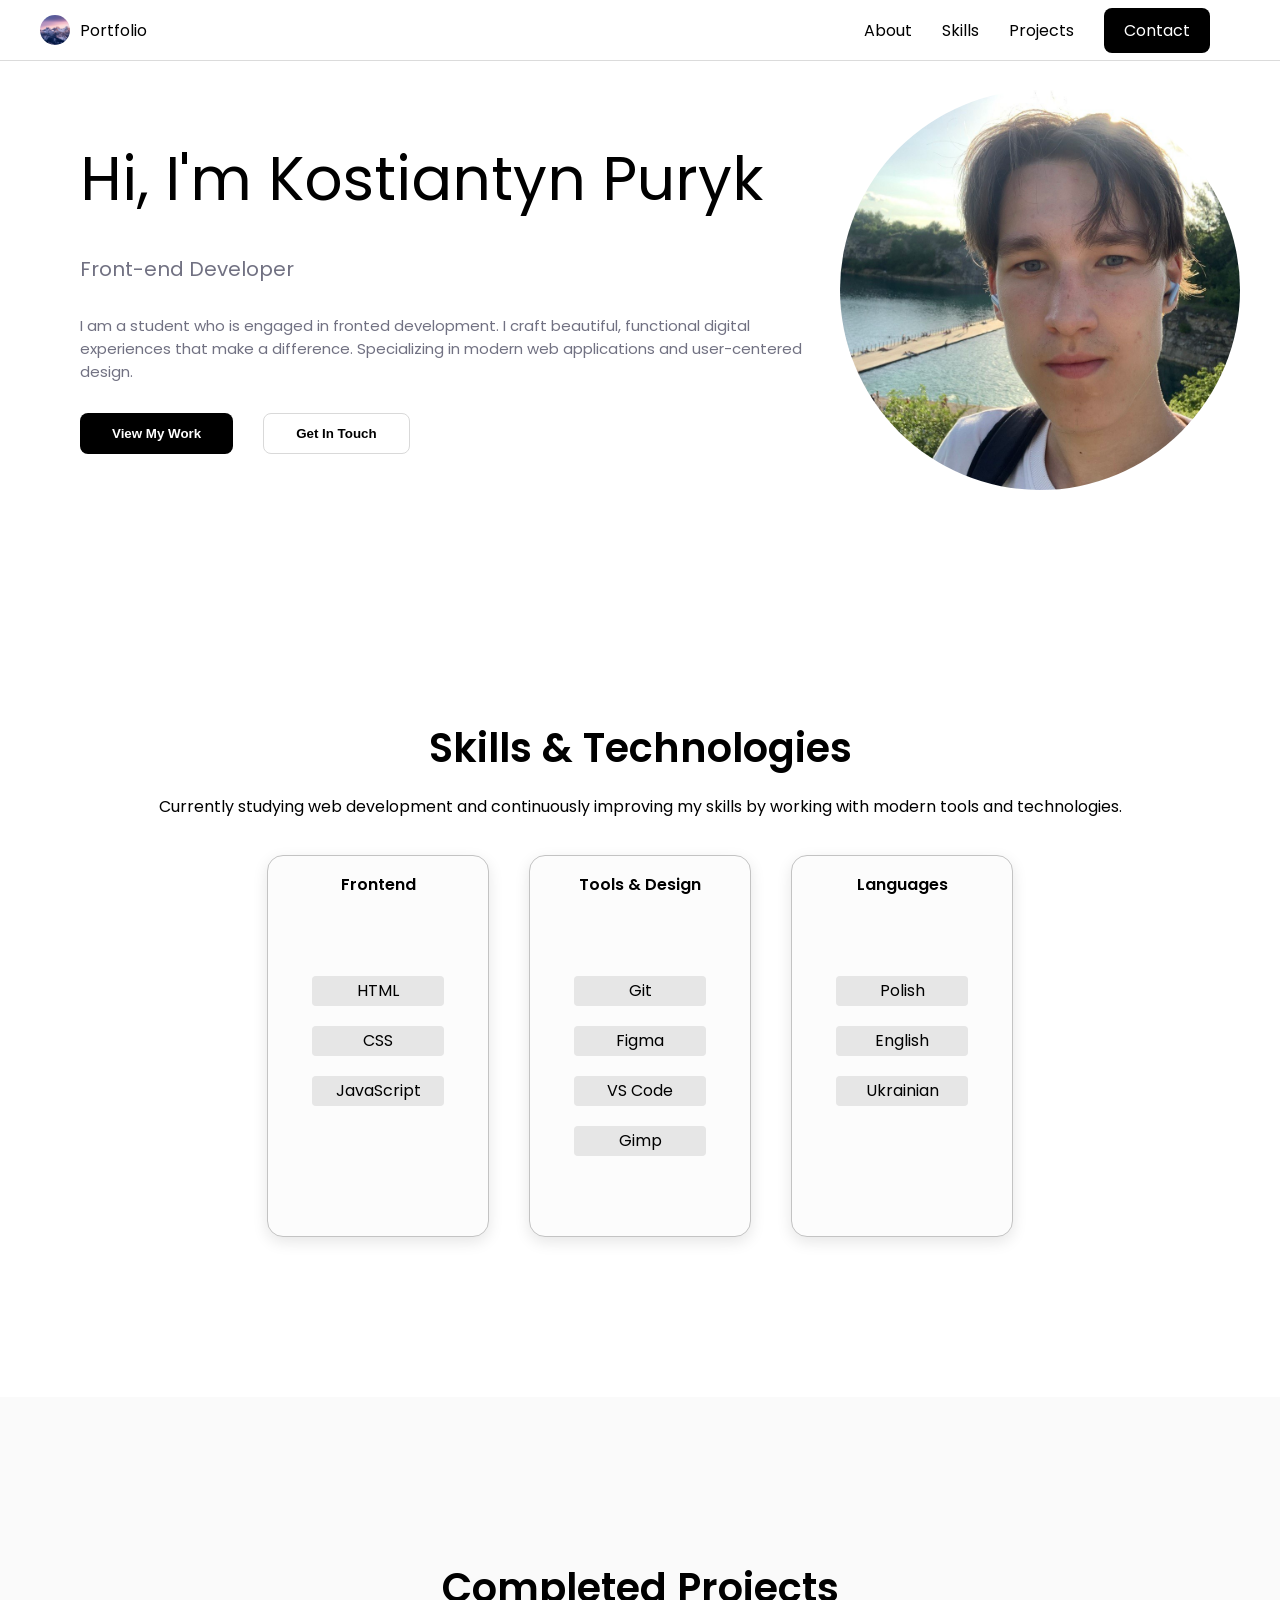
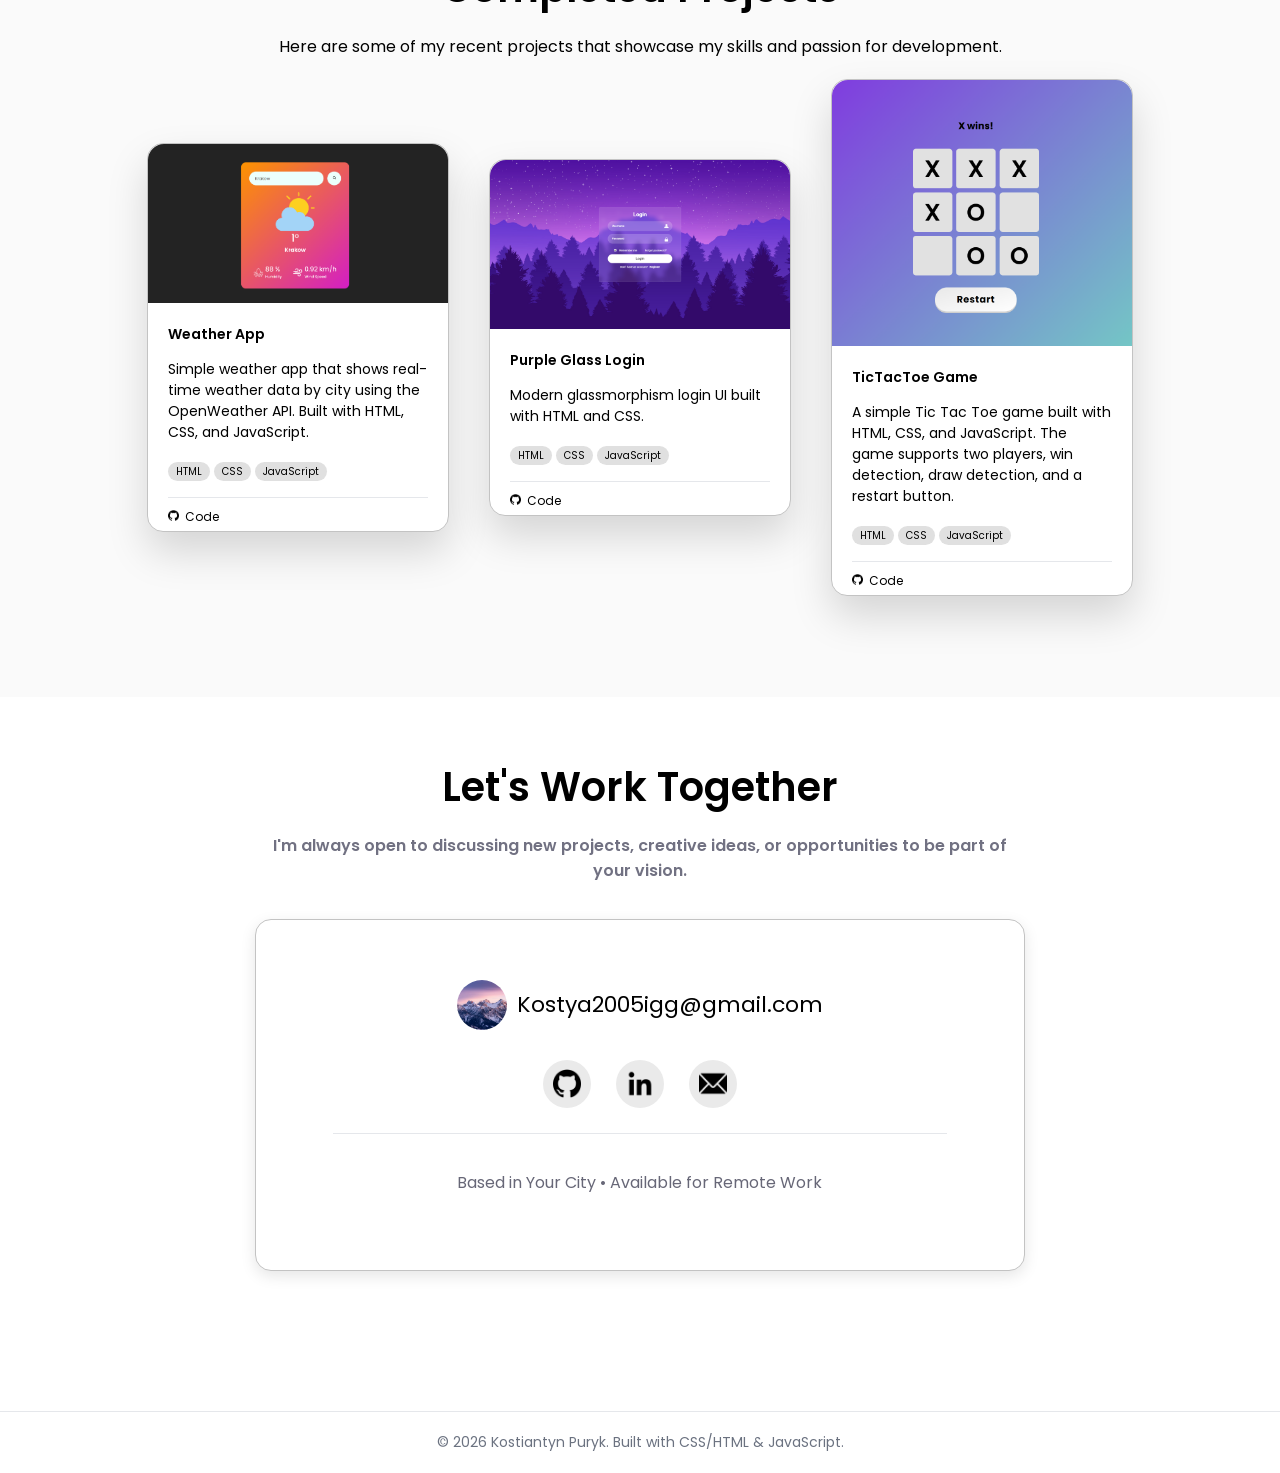
==== index.html @ 305630a6 "Update portfolio content" ====
<!DOCTYPE html>
<html lang="en">
<head>
    <meta charset="UTF-8">
    <meta name="viewport" content="width=device-width, initial-scale=1.0">
    <title>Kostiantyn Puryk Website</title>

    <link href="https://fonts.googleapis.com/css2?family=Poppins:wght@400;600&display=swap" rel="stylesheet">

    <link rel="stylesheet" href="/MyWebsite/css/header.css">
    <link rel="stylesheet" href="/MyWebsite/css/general.css">
    <link rel="stylesheet" href="/MyWebsite/css/hero.css">
    <link rel="stylesheet" href="/MyWebsite/css/footer.css">
    <link rel="stylesheet" href="/MyWebsite/css/skills.css">
    <link rel="stylesheet" href="/MyWebsite/css/projects.css">
    
</head>

<body>

<header>
    <div class="header-container">

        <div class="header-logo">
            <img class="header-logo-image" src="/MyWebsite/images/test.png">
            Portfolio
        </div>

        <nav class="header-navigation">
            
            <a class="about-nav" href="#about">About</a>
            <a class="skills-nav" href="#skills">Skills</a>
            <a class="projects-nav" href="#projects">Projects</a>
            <a class="contact-nav" href="#contact">Contact</a>
            <!--  <button id="theme-toggle">button</button> */ -->
        </nav>

    </div>
</header>


<section id="about" class="hero-section">

    <div class="hero-container">

        <div class="hero-left">

            <div class="hero-content">

                <div class="hero-title">Hi, I'm Kostiantyn Puryk</div>
                <div class="hero-subtitle">Front-end Developer</div>
                <div class="hero-description">
                    I am a student who is engaged in fronted development. I craft beautiful, functional digital experiences that make a difference. Specializing in modern web applications and user-centered design.
                </div>

                <div class="hero-buttons">
                    <button id="view-work-btn" class="primary-button">View My Work</button>
                    <button id="secondary-button" class="secondary-button">Get In Touch</button>
                </div>

            </div>
        </div>

        <div class="hero-right">
            <img class="hero-image" src="/MyWebsite/images/myphoto.jpg">
        </div>

    </div>

</section>



<section id="skills" class="skills-section">

    <h2>Skills & Technologies</h2>

    <p>Currently studying web development and continuously improving my skills by working with modern tools and technologies.</p>

    <div class="skills-container">

        <div class="skill-card">
            <div class="skill-card-content">
                <h3 class="skill-category">Frontend</h3>
                <div class="skill-list">HTML</div>
                <div class="skill-list">CSS</div>
                <div class="skill-list">JavaScript</div>
            </div>
        </div>

         <div class="skill-card">
            <div class="skill-card-content">
                <h3 class="skill-category">Tools & Design</h3>
                <div class="skill-list">Git</div>
                <div class="skill-list">Figma</div>
                <div class="skill-list">VS Code</div>
                <div class="skill-list">Gimp</div>
            </div>
        </div>

         <div class="skill-card">
            <div class="skill-card-content">
                <h3 class="skill-category">Languages</h3>
                <div class="skill-list">Polish</div>
                <div class="skill-list">English</div>
                <div class="skill-list">Ukrainian</div>
                
            </div>
        </div>

        
        
        
        

    </div>

</section>

<section id="projects" class="projects-section">

    <div class="projects-container">

        <div class="projects-header">
            <h2 class="projects-title">Completed Projects</h2>
            <p class="projects-subtitle">
                Here are some of my recent projects that showcase my skills and passion for development.
            </p>
        </div>

        <div class="projects-grid">

            <div class="project-card">

                <img class="project-card-img" src="/MyWebsite/images/weatherapp.png">

                <div class="project-card-content"> 

                    <h3 class="project-card-title">Weather App</h3>

                    <p class="project-card-description">
                        Simple weather app that shows real-time weather data by city using the OpenWeather API. Built with HTML, CSS, and JavaScript.
                    </p>

                    <div class="project-card-tech">
                        <span class="project-tech-item">HTML</span>
                        <span class="project-tech-item">CSS</span>
                        <span class="project-tech-item">JavaScript</span>
                    </div>

                    <div class="project-card-links">
                        
                        <a target="_blank" class="project-link-code" href="https://github.com/KPuryk"><img  class="project-link-code-img" src="/MyWebsite/images/github.png" >Code</a>
                        
                       <!-- <a class="project-link-demo" href=""><img  class="project-link-demo-img" src="/MyWebsite/images/external-link.png" >Live Demo</a> -->
                    </div>

                </div>

            </div>
            
                        <div class="project-card">

                <img class="project-card-img" src="/MyWebsite/images/PurpleGlassLogin.png">

                <div class="project-card-content"> 

                    <h3 class="project-card-title">Purple Glass Login</h3>

                    <p class="project-card-description">
                       Modern glassmorphism login UI built with HTML and CSS.
                    </p>

                    <div class="project-card-tech">
                        <span class="project-tech-item">HTML</span>
                        <span class="project-tech-item">CSS</span>
                        <span class="project-tech-item">JavaScript</span>
                    </div>

                    <div class="project-card-links">
                        
                        <a target="_blank" class="project-link-code" href="https://github.com/KPuryk"><img  class="project-link-code-img" src="/MyWebsite/images/github.png" >Code</a>
                        
                        <!-- <a class="project-link-demo" href=""><img  class="project-link-demo-img" src="/MyWebsite/images/external-link.png" >Live Demo</a> -->
                    </div>

                </div>

            </div>

                        <div class="project-card">

                <img class="project-card-img" src="/MyWebsite/images/TicTacToeScreen2.png">

                <div class="project-card-content"> 

                    <h3 class="project-card-title">TicTacToe Game</h3>

                    <p class="project-card-description">
                       A simple Tic Tac Toe game built with HTML, CSS, and JavaScript. The game supports two players, win detection, draw detection, and a restart button.
                    </p>

                    <div class="project-card-tech">
                        <span class="project-tech-item">HTML</span>
                        <span class="project-tech-item">CSS</span>
                        <span class="project-tech-item">JavaScript</span>
                    </div>

                    <div class="project-card-links">
                        
                        <a target="_blank" class="project-link-code" href="https://github.com/KPuryk"><img  class="project-link-code-img" src="/MyWebsite/images/github.png" >Code</a>
                        
                        <!-- <a class="project-link-demo" href=""><img  class="project-link-demo-img" src="/MyWebsite/images/external-link.png" >Live Demo</a> -->
                    </div>

                </div>

            </div>

        </div>

    </div>

</section>



<footer>

    <h2>Let's Work Together</h2>
    <h3>I'm always open to discussing new projects, creative ideas, or opportunities to be part of your vision.</h3>

    <div id="contact" class="footer-container">

        <div class="footer-email">
            <img class="footer-email-icon" src="/MyWebsite/images/test.png">
            <p class="footer-email-text">Kostya2005igg@gmail.com</p>
        </div>

        <div class="footer-social-buttons">
            <a class="social-button-github" target="_blank" href="https://github.com/KPuryk"> <img class="image-social-button-github" src="/MyWebsite/images/github.png">   </a>
            <a class="social-button-linkedin" target="_blank" href="https://www.linkedin.com/in/kostiantyn-puryk-899301347/?trk=opento_sprofile_topcard"><img class="image-social-button-linkedin" src="/MyWebsite/images/linkedin.png" ></a>
            <a class="social-button-email" target="_blank" href="mailto:Kostya2005igg@gmail.com"><img class="image-social-button-email" src="/MyWebsite/images/email.png" ></a>
        </div>

        <div class="footer-bottom">
            <p class="footer-info">Based in Your City • Available for Remote Work</p>
        </div>

    </div>


    <div class="autours">
        © 2026 Kostiantyn Puryk. Built with CSS/HTML & JavaScript.

    </div>

</footer>

<script src="index.js"></script>

</body>
</html>
---- MyWebsite/css/header.css ----
header {
    position: fixed;
    top: 0;
    left: 0;
    width: 100%;

    background: rgba(255, 255, 255, 0.85);
    border-bottom: 1px solid #dbdbdb;

    z-index: 100;

    
}

.header-container {
    max-width: 1600px;  
    margin: 0 auto;      
    padding: 0 40px;     

    height: 60px;

    display: flex;
    justify-content: space-between;
    align-items: center;
    
}

.header-navigation{
    padding-right: 30px;
    display: flex;
    align-items: center;
    gap: 30px;
    
}

.header-logo{
    display: flex;
    align-items: center;
    gap: 10px;

    
}

.header-logo-image{
    height: 30px;
    width: 30px;
    
    border-radius: 50%;   
    object-fit: cover;  
}

.contact-nav{

    color: white;
    border-radius: 8px;
    border: none;
    background-color: black;
    padding: 10px 20px;
    cursor: pointer;

    transition: all 0.25s ease;

    

   

}
.contact-nav:hover {
    transform: translateY(-3px);
    box-shadow: 0 10px 20px rgba(0,0,0,0.25);
}

.contact-nav:active {
    transform: translateY(0);
    box-shadow: 0 4px 8px rgba(0,0,0,0.2);
}

.header-navigation a {
    text-decoration: none;
    color: black;
}

.contact-nav {
    color: white !important;
}
---- MyWebsite/css/general.css ----
body{
    margin: 0;
    background: rgb(255, 255, 255);

    font-family: 'Poppins', sans-serif;
    font-weight: 400;
}




h1, h2, h3 {
    font-weight: 600;
}
html{
    scroll-behavior: smooth;
}


:root {
    --bg-color: #ffffff;
    --text-color: #111111;
    --card-bg: #ffffff;
    --border-color: #e5e7eb;
}

.dark-mode {
    --bg-color: #000000;
    --text-color: #f1f5f9;
    --card-bg: #1e293b;
    --border-color: #334155;
}
---- MyWebsite/css/hero.css ----
.hero-section{
    margin-top: 30px;
    padding-top: 60px;
}

.hero-container{
    display: flex;
    justify-content: center;
    align-items: center;
    background-color: var(--bg-color); /* */
    margin-left: 40px;
    margin-right: 40px;
    gap: 20px;
}

.hero-left{
    margin-left: 40px;
}

.hero-content{
    display: grid;
}

.hero-image{
    height: 400px;
    width: 400px;

    border-radius: 50%;   
    object-fit: cover;  
}

.hero-title{
    font-size: 60px;
    margin-bottom: 30px;
}

.hero-subtitle{
    color: #717182;
    font-size: 20px;
    margin-bottom: 30px;
}

.hero-description{
    color: #717182;
    font-size: 15px;
    margin-bottom: 30px;
}

.hero-buttons{
    display: flex;
    gap: 30px;
}

.primary-button {
    font-weight: 700;
    color: white;
    border-radius: 8px;
    border: none;
    background-color: black;
    padding: 12px 32px;
    cursor: pointer;

    transition: all 0.25s ease;
}

.primary-button:hover {
    transform: translateY(-3px);
    box-shadow: 0 10px 20px rgba(0,0,0,0.25);
}

.primary-button:active {
    transform: translateY(0);
    box-shadow: 0 4px 8px rgba(0,0,0,0.2);
}

.secondary-button {
    font-weight: 700;
    color: black;
    border-radius: 8px;
    border: 1px solid #d9d9d9;
    background-color: white;
    padding: 12px 32px;
    cursor: pointer;

    transition: all 0.25s ease;
}

.secondary-button:hover {
    transform: translateY(-3px);
    background-color: #f5f5f5;
    box-shadow: 0 8px 18px rgba(0,0,0,0.08);
}


.secondary-button:active {
    transform: translateY(0);
    box-shadow: 0 3px 6px rgba(0,0,0,0.08);
}
---- MyWebsite/css/footer.css ----
footer{
    display: flex;
    flex-direction: column;
    align-items: center;     
    justify-content: center; 
    text-align: center;
    background-color:rgb(255, 255, 255);

    
}

.footer-email-icon{
    height: 50px;
    width: 50px;

    border-radius: 50%;   
    object-fit: cover;  
}

.footer-email{
    display: flex;
    align-items: center;  
    justify-content: center; 
    gap: 10px;
    margin-bottom: 30px;
}

.footer-email-text{
    margin: 0;
    line-height: 1;     
    font-size: 22px;    
}

h2{
    margin: 0;
    padding-top: 60px;
    color:black;
    font-size: 40px;
}

h3{
    font-size: 16px;
    color: #717182;
    width: 60%;   
    padding-bottom: 20px;  
}

.footer-container{
    display: flex;
    flex-direction: column;
    align-items: center;  
    justify-content: center; 
    border-radius: 16px;
    border: 1px solid rgb(195, 195, 195);
    box-shadow: 0 5px 15px rgba(0, 0, 0, 0.1);
    background-color: rgb(255, 255, 255);
    width: 60%;
    height: 350px;
    margin-bottom: 100px;
}

.social-button-github,
.social-button-linkedin,
.social-button-email{
    background-color: rgb(234, 234, 234);
    height: 48px;
    width: 48px;
    border: none;
    border-radius: 128px;

    display: flex;              
    align-items: center;        
    justify-content: center;


}

.image-social-button-github,
.image-social-button-linkedin,
.image-social-button-email{
    


    width: 60%;
    
}

.footer-social-buttons{
    display: flex;
    gap: 25px;
}

.footer-bottom{
    width: 80%;
    border-top: 1px solid #e5e7eb;  
    margin-top: 25px;
    padding-top: 20px;             
}

.footer-info{
    font-size: 16px;
    color: #676777;
}

.autours{
    margin-top: 40px;
    padding: 20px 0;

    width: 100%;
    text-align: center;

    border-top: 1px solid #e5e7eb;   
    color: #6b7280;                
    font-size: 14px;

    
}
---- MyWebsite/css/skills.css ----
.skills-section{
    display: flex;
    justify-content: center;
    align-items: center;
    background-color:rgb(255, 255, 255);
    flex-direction: column;
    min-height: 100vh;
}

.skill-card{
    
    border-radius: 16px;
    border: 1px solid rgb(195, 195, 195);
    box-shadow: 0 5px 15px rgba(0, 0, 0, 0.1);
    background-color: rgb(252, 252, 252);

    min-height: 380px; 
    width: 220px;

    
}

.skills-container{
    display: flex;
    flex-direction: row;
    align-items: center;
    justify-content: center;

    gap: 40px;             
    flex-wrap: wrap;       
    
    margin-top: 20px;

    
}

.skill-category{

    min-height: 48px;
    color: black;
    font-size: 16px;

    
}

.skill-card-content{
  text-align: center;
  display: flex;
  flex-direction: column;
  align-items: center;  
  justify-content: flex-start;
  
  gap: 20px;
 
    
}

.skill-list{
    width: 60%;
    height: 30px;
    background-color:rgb(230, 230, 230);

    border-radius: 4px;

    display: flex;              
    align-items: center;        
    justify-content: center;  
}
---- MyWebsite/css/projects.css ----
.projects-section{
    display: flex;
    justify-content: center;
    align-items: center;
    background-color:rgb(250, 250, 250);
    flex-direction: column;
    min-height: 100vh;
    text-align: center;
}


.project-card{
    
    border-radius: 16px;
    border: 1px solid rgb(195, 195, 195);
    box-shadow: 0 20px 40px rgba(0, 0, 0, 0.15);
    background-color: rgb(255, 255, 255);

    min-height: 300px; 
    width: 300px;

    transition: transform 0.25s ease,
                box-shadow 0.25s ease,
                background-color 0.15s ease;

    
}

.project-card:hover {
    transform: translateY(-8px) scale(1.02);
    background-color: #f5f5f5;
    box-shadow: 0 8px 18px rgba(0,0,0,0.08);
}

.project-card-content{
    text-align: left;
}

.projects-grid{
    display: flex;
    flex-direction: row;
    align-items: center;
    justify-content: center;
    gap: 40px;      

    flex-wrap: wrap;       
    
    margin-top: 20px;

    
    
}

.project-card-img{
    width: 100%;
    height: 50%;
    
    border-top-left-radius: 16px;
    border-top-right-radius: 16px;
}


.project-card-title{
    padding: 0 20px;
    color: black;
    font-weight: 550;
    font-size: 14px;
}

.project-card-description{
    padding: 0 20px;
    font-size: 14px
}

.project-card-tech{

    padding: 0 20px;

}

.project-card-links{

    padding: 0 20px;
}

.project-tech-item{

    background-color: rgb(224, 224, 224);
    border-radius: 16px;
    padding: 2px 8px;

    font-size: 10px;

}

.project-card-links{

    display: flex;
    gap: 10px;
   


     border-top: 1px solid #e5e7eb;   
     padding: 0;
     padding-top: 10px;
     padding-bottom: 5px;
     

     margin-top: 15px;
     margin-right: 20px;
     margin-left: 20px;
}
.project-link-code, .project-link-demo{
    font-size: 12px;
    color: black;   
    text-decoration: none;
}


.project-link-code-img{
    height: 11px;
    width: 11px;
    margin-right: 6px;
}

.project-link-demo-img{
    height: 11px;
    width: 11px;
    margin-right: 6px;
}
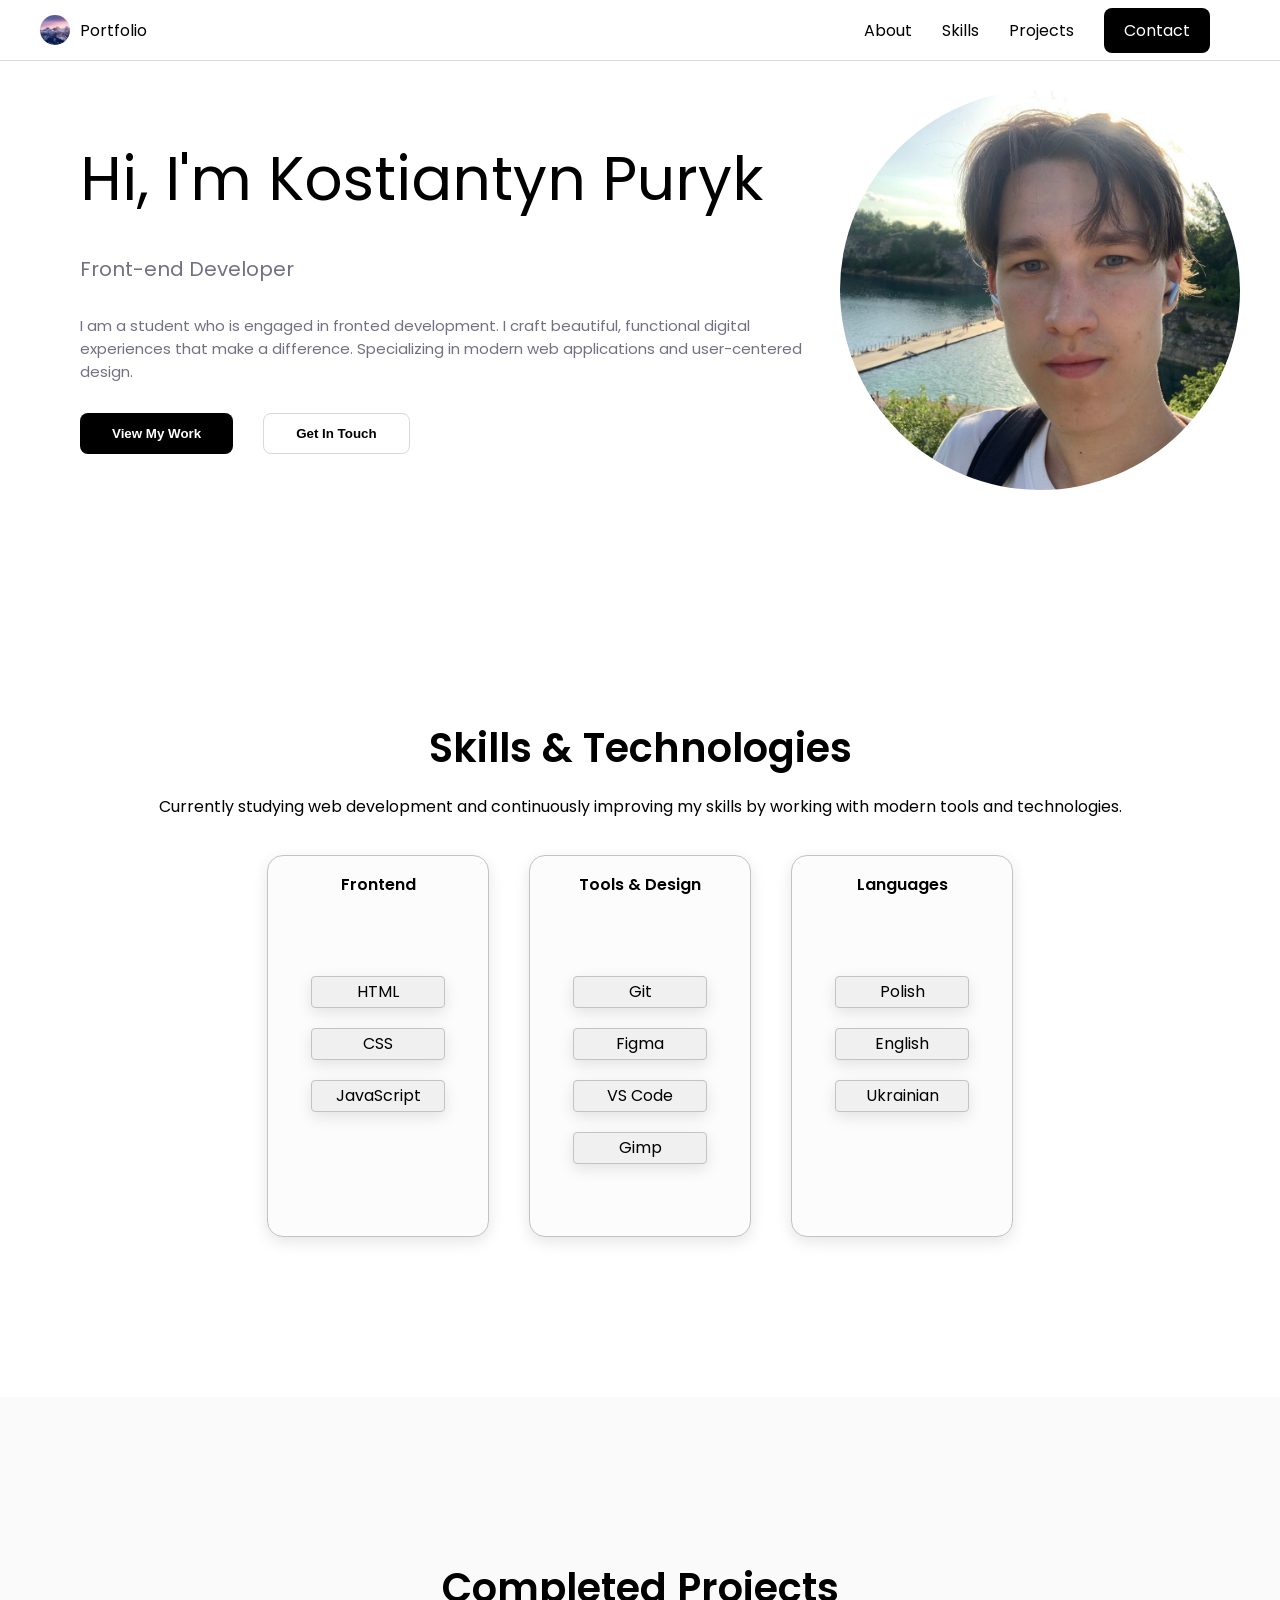
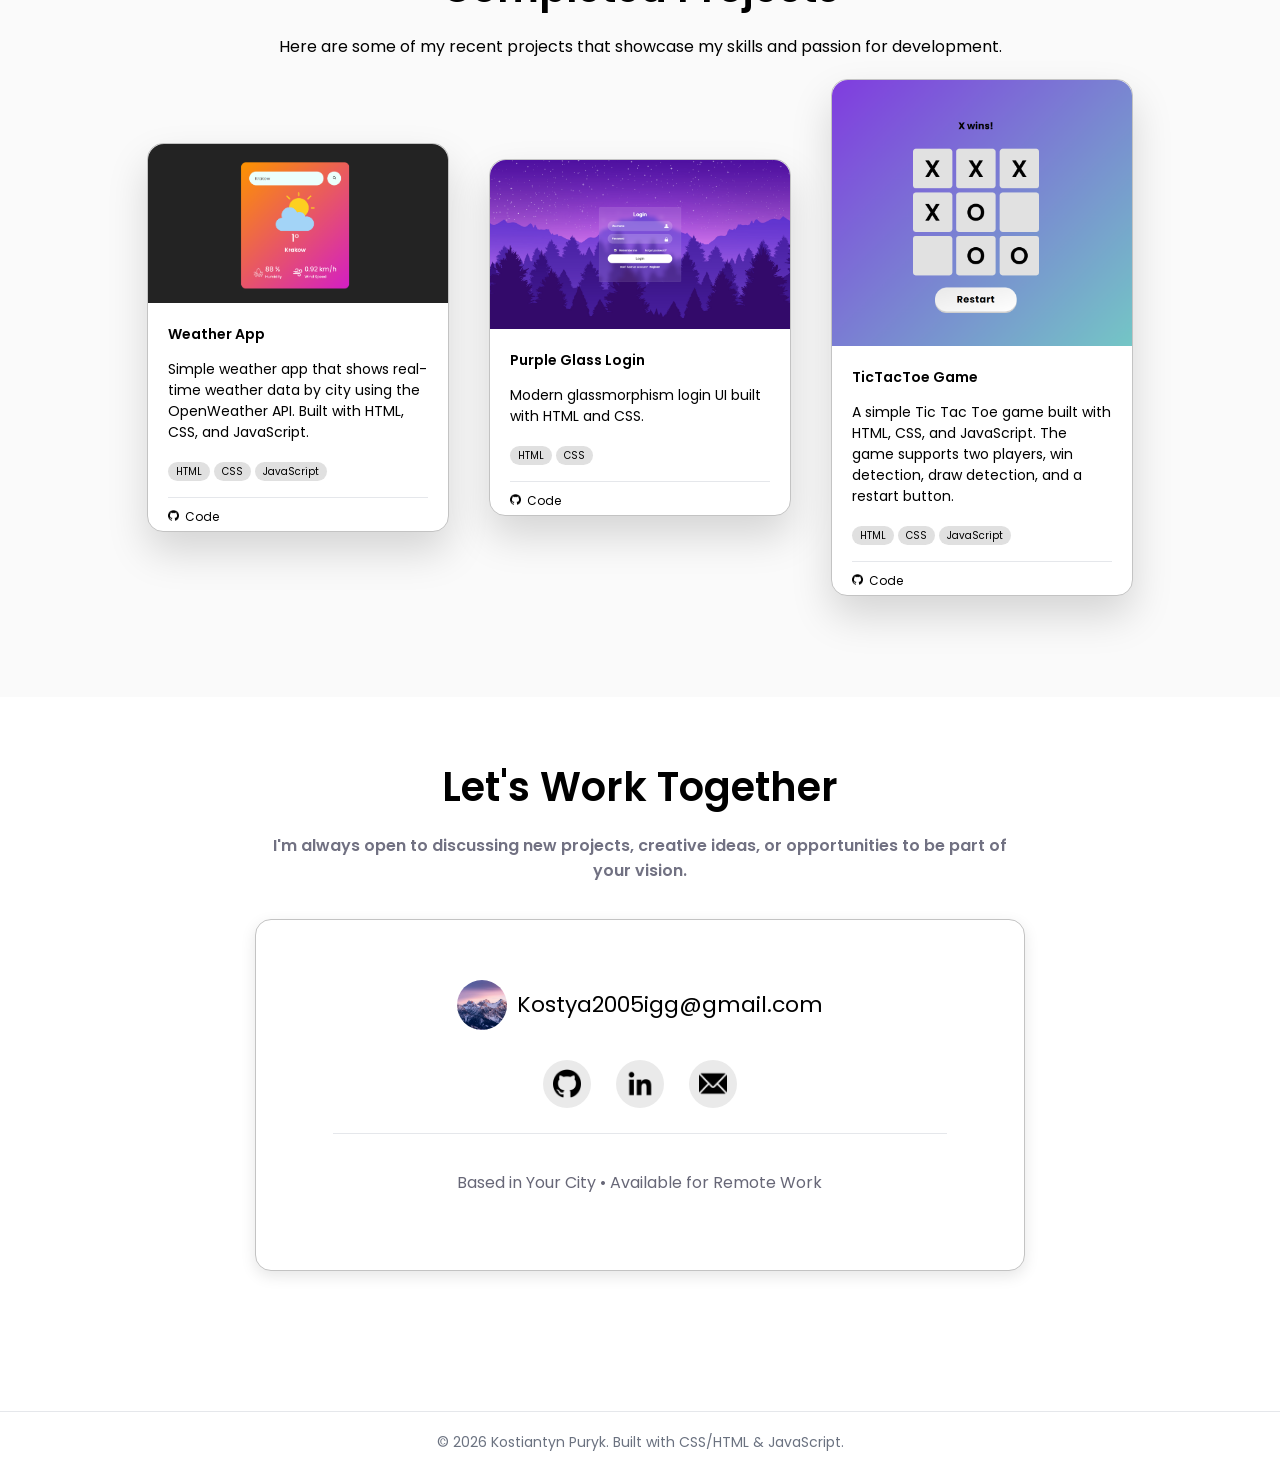
==== commit 1f32f5e0: "ds" ====
--- a/index.html
+++ b/index.html
@@ -7,12 +7,14 @@
 
     <link href="https://fonts.googleapis.com/css2?family=Poppins:wght@400;600&display=swap" rel="stylesheet">
 
-    <link rel="stylesheet" href="/MyWebsite/css/header.css">
-    <link rel="stylesheet" href="/MyWebsite/css/general.css">
-    <link rel="stylesheet" href="/MyWebsite/css/hero.css">
-    <link rel="stylesheet" href="/MyWebsite/css/footer.css">
-    <link rel="stylesheet" href="/MyWebsite/css/skills.css">
-    <link rel="stylesheet" href="/MyWebsite/css/projects.css">
+    <link rel="stylesheet" href="css/header.css">
+    <link rel="stylesheet" href="css/general.css">
+    <link rel="stylesheet" href="css/hero.css">
+    <link rel="stylesheet" href="css/footer.css">
+    <link rel="stylesheet" href="css/skills.css">
+    <link rel="stylesheet" href="css/projects.css">
+
+    <meta name="viewport" content="width=device-width, initial-scale=1.0">
     
 </head>
 
@@ -22,7 +24,7 @@
     <div class="header-container">
 
         <div class="header-logo">
-            <img class="header-logo-image" src="/MyWebsite/images/test.png">
+            <img class="header-logo-image" src="images/test.png">
             Portfolio
         </div>
 
@@ -62,7 +64,7 @@
         </div>
 
         <div class="hero-right">
-            <img class="hero-image" src="/MyWebsite/images/myphoto.jpg">
+            <img class="hero-image" src="images/myphoto.jpg">
         </div>
 
     </div>
@@ -111,7 +113,7 @@
         
         
         
-        
+      
 
     </div>
 
@@ -132,7 +134,7 @@
 
             <div class="project-card">
 
-                <img class="project-card-img" src="/MyWebsite/images/weatherapp.png">
+                <img class="project-card-img" src="images/weatherapp.png">
 
                 <div class="project-card-content"> 
 
@@ -150,7 +152,7 @@
 
                     <div class="project-card-links">
                         
-                        <a target="_blank" class="project-link-code" href="https://github.com/KPuryk"><img  class="project-link-code-img" src="/MyWebsite/images/github.png" >Code</a>
+                        <a target="_blank" class="project-link-code" href="https://github.com/KPuryk"><img  class="project-link-code-img" src="images/github.png" >Code</a>
                         
                        <!-- <a class="project-link-demo" href=""><img  class="project-link-demo-img" src="/MyWebsite/images/external-link.png" >Live Demo</a> -->
                     </div>
@@ -161,7 +163,7 @@
             
                         <div class="project-card">
 
-                <img class="project-card-img" src="/MyWebsite/images/PurpleGlassLogin.png">
+                <img class="project-card-img" src="images/PurpleGlassLogin.png">
 
                 <div class="project-card-content"> 
 
@@ -169,6 +171,35 @@
 
                     <p class="project-card-description">
                        Modern glassmorphism login UI built with HTML and CSS.
+                    </p>
+
+                    <div class="project-card-tech">
+                        <span class="project-tech-item">HTML</span>
+                        <span class="project-tech-item">CSS</span>
+                        <!-- <span class="project-tech-item">JavaScript</span>  -->
+                    </div>
+
+                    <div class="project-card-links">
+                        
+                        <a target="_blank" class="project-link-code" href="https://github.com/KPuryk"><img  class="project-link-code-img" src="images/github.png" >Code</a>
+                        
+                        <!-- <a class="project-link-demo" href=""><img  class="project-link-demo-img" src="/MyWebsite/images/external-link.png" >Live Demo</a> -->
+                    </div>
+
+                </div>
+
+            </div>
+
+                        <div class="project-card">
+
+                <img class="project-card-img" src="images/TicTacToeScreen2.png">
+
+                <div class="project-card-content"> 
+
+                    <h3 class="project-card-title">TicTacToe Game</h3>
+
+                    <p class="project-card-description">
+                       A simple Tic Tac Toe game built with HTML, CSS, and JavaScript. The game supports two players, win detection, draw detection, and a restart button.
                     </p>
 
                     <div class="project-card-tech">
@@ -179,36 +210,7 @@
 
                     <div class="project-card-links">
                         
-                        <a target="_blank" class="project-link-code" href="https://github.com/KPuryk"><img  class="project-link-code-img" src="/MyWebsite/images/github.png" >Code</a>
-                        
-                        <!-- <a class="project-link-demo" href=""><img  class="project-link-demo-img" src="/MyWebsite/images/external-link.png" >Live Demo</a> -->
-                    </div>
-
-                </div>
-
-            </div>
-
-                        <div class="project-card">
-
-                <img class="project-card-img" src="/MyWebsite/images/TicTacToeScreen2.png">
-
-                <div class="project-card-content"> 
-
-                    <h3 class="project-card-title">TicTacToe Game</h3>
-
-                    <p class="project-card-description">
-                       A simple Tic Tac Toe game built with HTML, CSS, and JavaScript. The game supports two players, win detection, draw detection, and a restart button.
-                    </p>
-
-                    <div class="project-card-tech">
-                        <span class="project-tech-item">HTML</span>
-                        <span class="project-tech-item">CSS</span>
-                        <span class="project-tech-item">JavaScript</span>
-                    </div>
-
-                    <div class="project-card-links">
-                        
-                        <a target="_blank" class="project-link-code" href="https://github.com/KPuryk"><img  class="project-link-code-img" src="/MyWebsite/images/github.png" >Code</a>
+                        <a target="_blank" class="project-link-code" href="https://github.com/KPuryk"><img  class="project-link-code-img" src="images/github.png" >Code</a>
                         
                         <!-- <a class="project-link-demo" href=""><img  class="project-link-demo-img" src="/MyWebsite/images/external-link.png" >Live Demo</a> -->
                     </div>
@@ -233,14 +235,14 @@
     <div id="contact" class="footer-container">
 
         <div class="footer-email">
-            <img class="footer-email-icon" src="/MyWebsite/images/test.png">
+            <img class="footer-email-icon" src="images/test.png">
             <p class="footer-email-text">Kostya2005igg@gmail.com</p>
         </div>
 
         <div class="footer-social-buttons">
-            <a class="social-button-github" target="_blank" href="https://github.com/KPuryk"> <img class="image-social-button-github" src="/MyWebsite/images/github.png">   </a>
-            <a class="social-button-linkedin" target="_blank" href="https://www.linkedin.com/in/kostiantyn-puryk-899301347/?trk=opento_sprofile_topcard"><img class="image-social-button-linkedin" src="/MyWebsite/images/linkedin.png" ></a>
-            <a class="social-button-email" target="_blank" href="mailto:Kostya2005igg@gmail.com"><img class="image-social-button-email" src="/MyWebsite/images/email.png" ></a>
+            <a class="social-button-github" target="_blank" href="https://github.com/KPuryk"> <img class="image-social-button-github" src="images/github.png">   </a>
+            <a class="social-button-linkedin" target="_blank" href="https://www.linkedin.com/in/kostiantyn-puryk-899301347/?trk=opento_sprofile_topcard"><img class="image-social-button-linkedin" src="images/linkedin.png" ></a>
+            <a class="social-button-email" target="_blank" href="mailto:Kostya2005igg@gmail.com"><img class="image-social-button-email" src="images/email.png" ></a>
         </div>
 
         <div class="footer-bottom">
--- a/css/header.css
+++ b/css/header.css
@@ -0,0 +1,164 @@
+header {
+    position: fixed;
+    top: 0;
+    left: 0;
+    width: 100%;
+
+    background: rgba(255, 255, 255, 0.85);
+    border-bottom: 1px solid #dbdbdb;
+
+    z-index: 100;
+
+    
+}
+
+.header-container {
+    max-width: 1200px;  
+    margin: 0 auto;      
+    padding: 0 40px;     
+
+    height: 60px;
+
+    display: flex;
+    justify-content: space-between;
+    align-items: center;
+    
+}
+
+.header-navigation{
+    padding-right: 30px;
+    display: flex;
+    align-items: center;
+    gap: 30px;
+    
+}
+
+.header-logo{
+    display: flex;
+    align-items: center;
+    gap: 10px;
+
+    
+}
+
+.header-logo-image{
+    height: 30px;
+    width: 30px;
+    
+    border-radius: 50%;   
+    object-fit: cover;  
+}
+
+.contact-nav{
+
+    color: white;
+    border-radius: 8px;
+    border: none;
+    background-color: black;
+    padding: 10px 20px;
+    cursor: pointer;
+
+    transition: all 0.25s ease;
+
+    
+
+   
+
+}
+.contact-nav:hover {
+    transform: translateY(-3px);
+    box-shadow: 0 10px 20px rgba(0,0,0,0.25);
+}
+
+.contact-nav:active {
+    transform: translateY(0);
+    box-shadow: 0 4px 8px rgba(0,0,0,0.2);
+}
+
+.header-navigation a {
+    text-decoration: none;
+    color: black;
+}
+
+.contact-nav {
+    color: white !important;
+}
+
+
+/* phone*/
+@media (max-width: 600px){
+
+.header-container{
+    padding: 0 15px;
+}
+
+.header-navigation{
+    gap: 10px;
+    padding-right: 0;
+}
+
+.header-navigation a{
+    font-size: 13px;
+}
+
+.contact-nav{
+    padding: 8px 14px;
+    font-size: 14px;
+}
+
+.header-logo-image{
+    height: 24px;
+    width: 24px;
+}
+
+}
+/*small phone */
+@media (max-width: 414px){
+
+.header-container{
+    padding: 0 15px;
+}
+
+.header-navigation{
+    gap: 10px;
+    padding-right: 0;
+}
+
+.header-navigation a{
+    font-size: 11px;
+}
+
+.contact-nav{
+    padding: 8px 14px;
+    font-size: 14px;
+}
+
+.header-logo-image{
+    height: 30px;
+    width: 30px;
+}
+
+}
+
+
+/* ipad */
+@media (max-width: 900px){
+
+.header-container{
+    padding: 0 20px;
+}
+
+.header-navigation{
+    gap: 20px;
+}
+
+}
+
+
+/* iPad Pro */
+@media (max-width: 1024px){
+
+
+
+}
+
--- a/css/general.css
+++ b/css/general.css
@@ -0,0 +1,34 @@
+body{
+    margin: 0;
+    background: rgb(255, 255, 255);
+
+    font-family: 'Poppins', sans-serif;
+    font-weight: 400;
+}
+
+
+
+
+h1, h2, h3 {
+    font-weight: 600;
+}
+html{
+    scroll-behavior: smooth;
+}
+
+
+/*:root {
+    --bg-color: #ffffff;
+    --text-color: #111111;
+    --card-bg: #ffffff;
+    --border-color: #e5e7eb;
+}
+
+.dark-mode {
+    --bg-color: #000000;
+    --text-color: #f1f5f9;
+    --card-bg: #1e293b;
+    --border-color: #334155;
+}
+
+*/
--- a/css/hero.css
+++ b/css/hero.css
@@ -0,0 +1,218 @@
+.hero-section{
+    margin-top: 30px;
+    padding-top: 60px;
+}
+
+.hero-container{
+    display: flex;
+    justify-content: center;
+    align-items: center;
+    background-color: var(--bg-color); /* */
+    margin-left: 40px;
+    margin-right: 40px;
+    gap: 20px;
+}
+
+.hero-left{
+    margin-left: 40px;
+}
+
+.hero-content{
+    display: grid;
+}
+
+.hero-image{
+    height: 400px;
+    width: 400px;
+
+    border-radius: 50%;   
+    object-fit: cover;  
+}
+
+.hero-title{
+    font-size: 60px;
+    margin-bottom: 30px;
+}
+
+.hero-subtitle{
+    color: #717182;
+    font-size: 20px;
+    margin-bottom: 30px;
+}
+
+.hero-description{
+    color: #717182;
+    font-size: 15px;
+    margin-bottom: 30px;
+}
+
+.hero-buttons{
+    display: flex;
+    gap: 30px;
+}
+
+.primary-button {
+    font-weight: 700;
+    color: white;
+    border-radius: 8px;
+    border: none;
+    background-color: black;
+    padding: 12px 32px;
+    cursor: pointer;
+
+    transition: all 0.25s ease;
+}
+
+.primary-button:hover {
+    transform: translateY(-3px);
+    box-shadow: 0 10px 20px rgba(0,0,0,0.25);
+}
+
+.primary-button:active {
+    transform: translateY(0);
+    box-shadow: 0 4px 8px rgba(0,0,0,0.2);
+}
+
+.secondary-button {
+    font-weight: 700;
+    color: black;
+    border-radius: 8px;
+    border: 1px solid #d9d9d9;
+    background-color: white;
+    padding: 12px 32px;
+    cursor: pointer;
+
+    transition: all 0.25s ease;
+}
+
+.secondary-button:hover {
+    transform: translateY(-3px);
+    background-color: #f5f5f5;
+    box-shadow: 0 8px 18px rgba(0,0,0,0.08);
+}
+
+
+.secondary-button:active {
+    transform: translateY(0);
+    box-shadow: 0 3px 6px rgba(0,0,0,0.08);
+}
+
+
+/* phone */
+@media (max-width: 600px){
+
+    .hero-container{
+        margin-left: 20px;
+        margin-right: 20px;
+    }
+
+    .hero-image{
+    width: 220px;
+    height: 220px;
+    }
+
+    .hero-title{
+    font-size: 32px;
+    }  
+
+    .hero-subtitle{
+    font-size: 16px;
+    }
+
+    .hero-description{
+    font-size: 14px;
+    }
+
+    .hero-buttons{
+    flex-direction: column;
+    justify-content: center;
+    align-items: center;
+    gap: 15px;
+    }
+    
+
+    .primary-button,
+    .secondary-button{
+    width: 50%;
+    
+    }
+
+    
+
+}
+
+/*small phone */
+@media (max-width: 414px){
+
+.primary-button,
+    .secondary-button{
+    width: 35%;
+    
+    
+    }
+
+}
+
+/* ipad */
+@media (max-width: 900px){
+
+.hero-container{
+    flex-direction: column;
+    text-align: center;
+}
+
+.hero-left{
+    margin-left: 0;
+}
+
+.hero-buttons{
+    justify-content: center;
+}
+
+.hero-image{
+    width: 300px;
+    height: 300px;
+}
+
+.hero-title{
+    font-size: 42px;
+
+    
+}
+
+
+}
+/* iPad Pro */
+@media (max-width: 1024px){
+
+    
+    
+
+    .hero-title{
+    font-size: 36px;
+    }  
+
+    .hero-subtitle{
+    font-size: 20px;
+    }
+
+    .hero-description{
+    font-size: 18px;
+    }
+
+    .hero-buttons{
+    flex-direction: row;
+    gap: 15px;
+    }
+    
+
+    .primary-button,
+    .secondary-button{
+    width: 35%;
+    
+    
+    }
+
+
+
+}
--- a/css/footer.css
+++ b/css/footer.css
@@ -0,0 +1,199 @@
+footer{
+    display: flex;
+    flex-direction: column;
+    align-items: center;     
+    justify-content: center; 
+    text-align: center;
+    background-color:rgb(255, 255, 255);
+
+    
+}
+
+.footer-email-icon{
+    height: 50px;
+    width: 50px;
+
+    border-radius: 50%;   
+    object-fit: cover;  
+}
+
+.footer-email{
+    display: flex;
+    align-items: center;  
+    justify-content: center; 
+    gap: 10px;
+    margin-bottom: 30px;
+}
+
+.footer-email-text{
+    margin: 0;
+    line-height: 1;     
+    font-size: 22px;    
+
+    word-break: break-all;
+}
+
+h2{
+    margin: 0;
+    padding-top: 60px;
+    color:black;
+    font-size: 40px;
+}
+
+h3{
+    font-size: 16px;
+    color: #717182;
+    width: 60%;   
+    padding-bottom: 20px;  
+}
+
+.footer-container{
+    display: flex;
+    flex-direction: column;
+    align-items: center;  
+    justify-content: center; 
+    border-radius: 16px;
+    border: 1px solid rgb(195, 195, 195);
+    box-shadow: 0 5px 15px rgba(0, 0, 0, 0.1);
+    background-color: rgb(255, 255, 255);
+    width: 60%;
+    height: 350px;
+    margin-bottom: 100px;
+}
+
+.social-button-github,
+.social-button-linkedin,
+.social-button-email{
+    background-color: rgb(234, 234, 234);
+    height: 48px;
+    width: 48px;
+    border: none;
+    border-radius: 128px;
+
+    display: flex;              
+    align-items: center;        
+    justify-content: center;
+
+
+}
+
+.image-social-button-github,
+.image-social-button-linkedin,
+.image-social-button-email{
+    
+
+
+    width: 60%;
+    
+}
+
+.footer-social-buttons{
+    display: flex;
+    gap: 25px;
+}
+
+.footer-bottom{
+    width: 80%;
+    border-top: 1px solid #e5e7eb;  
+    margin-top: 25px;
+    padding-top: 20px;             
+}
+
+.footer-info{
+    font-size: 16px;
+    color: #676777;
+}
+
+.autours{
+    margin-top: 40px;
+    padding: 20px 0;
+
+    width: 100%;
+    text-align: center;
+
+    border-top: 1px solid #e5e7eb;   
+    color: #6b7280;                
+    font-size: 14px;
+
+    
+}
+
+/* phone */
+@media (max-width: 600px){
+
+.footer-container{
+    width: 85%;
+    height: auto;
+    padding: 30px 20px;
+}
+
+.footer-email{
+    flex-direction: column;
+    gap: 15px;
+}
+
+.footer-email-text{
+    font-size: 18px;
+    text-align: center;
+}
+
+h2{
+    font-size: 32px;
+}
+
+h3{
+    width: 90%;
+    font-size: 15px;
+}
+
+.footer-social-buttons{
+    gap: 18px;
+}
+
+}
+
+
+/* small phone */
+@media (max-width: 414px){
+
+.footer-email-text{
+    font-size: 20px !important;
+}
+
+.social-button-github,
+.social-button-linkedin,
+.social-button-email{
+    height: 42px;
+    width: 42px;
+}
+
+}
+
+/* ipad */
+@media (max-width: 900px){
+
+.footer-container{
+    width: 75%;
+}
+
+h2{
+    font-size: 36px;
+}
+
+h3{
+    width: 75%;
+}
+
+.footer-email-text{
+    font-size: 20px;
+}
+
+}
+
+
+/* iPad Pro */
+@media (max-width: 1024px){
+
+
+
+}
--- a/css/skills.css
+++ b/css/skills.css
@@ -0,0 +1,131 @@
+.skills-section{
+    display: flex;
+    justify-content: center;
+    align-items: center;
+    background-color:rgb(255, 255, 255);
+    flex-direction: column;
+    min-height: 100vh;
+}
+
+.skill-card{
+    
+    border-radius: 16px;
+    border: 1px solid rgb(195, 195, 195);
+    box-shadow: 0 5px 15px rgba(0, 0, 0, 0.1);
+    background-color: rgb(252, 252, 252);
+
+    min-height: 380px; 
+    width: 220px;
+
+    
+}
+
+.skills-container{
+    display: flex;
+    flex-direction: row;
+    align-items: center;
+    justify-content: center;
+
+    gap: 40px;             
+    flex-wrap: wrap;       
+    
+    margin-top: 20px;
+
+    
+}
+
+.skill-category{
+
+    min-height: 48px;
+    color: black;
+    font-size: 16px;
+
+    
+}
+
+.skill-card-content{
+  text-align: center;
+  display: flex;
+  flex-direction: column;
+  align-items: center;  
+  justify-content: flex-start;
+  
+  gap: 20px;
+ 
+    
+}
+
+.skill-list{
+    width: 60%;
+    height: 30px;
+    background-color:rgb(240, 240, 240);
+
+    border-radius: 4px;
+
+    display: flex;              
+    align-items: center;        
+    justify-content: center;  
+
+    border: 1px solid rgb(195, 195, 195);
+    box-shadow: 0 5px 15px rgba(0, 0, 0, 0.1);
+}
+
+/* phone*/
+@media (max-width: 600px){
+
+    h2{
+        font-size: 32px;
+    }
+    p{
+        font-size: 16px;
+        text-align: center;
+    }
+    .skill-card{
+        min-height: 340px; 
+    }
+
+
+}
+
+
+/* small phone*/
+@media (max-width: 414px){
+        
+
+}
+
+/* ipad */
+@media (max-width: 900px){
+
+    h2{
+        font-size: 32px;
+    }
+    p{
+        font-size: 16px;
+        text-align: center;
+    }
+
+    .skills-section{
+    min-height: auto;
+    
+}
+
+}
+
+/* iPad Pro */
+@media (max-width: 1024px){
+
+h2{
+        font-size: 32px;
+    }
+    p{
+        font-size: 20px;
+        text-align: center;
+    }
+
+    .skills-section{
+    min-height: auto;
+
+}
+
+}
--- a/css/projects.css
+++ b/css/projects.css
@@ -0,0 +1,154 @@
+.projects-section{
+    display: flex;
+    justify-content: center;
+    align-items: center;
+    background-color:rgb(250, 250, 250);
+    flex-direction: column;
+    min-height: 100vh;
+    text-align: center;
+}
+
+
+.project-card{
+    
+    border-radius: 16px;
+    border: 1px solid rgb(195, 195, 195);
+    box-shadow: 0 20px 40px rgba(0, 0, 0, 0.15);
+    background-color: rgb(255, 255, 255);
+
+    min-height: 300px; 
+    width: 300px;
+
+    transition: transform 0.25s ease,
+                box-shadow 0.25s ease,
+                background-color 0.15s ease;
+
+    
+}
+
+.project-card:hover {
+    transform: translateY(-8px) scale(1.02);
+    background-color: #f5f5f5;
+    box-shadow: 0 8px 18px rgba(0,0,0,0.08);
+}
+
+.project-card-content{
+    text-align: left;
+}
+
+.projects-grid{
+    display: flex;
+    flex-direction: row;
+    align-items: center;
+    justify-content: center;
+    gap: 40px;      
+
+    flex-wrap: wrap;       
+    
+    margin-top: 20px;
+
+    
+    
+}
+
+.project-card-img{
+    width: 100%;
+    height: 50%;
+    
+    border-top-left-radius: 16px;
+    border-top-right-radius: 16px;
+}
+
+
+.project-card-title{
+    padding: 0 20px;
+    color: black;
+    font-weight: 550;
+    font-size: 14px;
+}
+
+.project-card-description{
+    padding: 0 20px;
+    font-size: 14px
+}
+
+.project-card-tech{
+
+    padding: 0 20px;
+
+}
+
+.project-card-links{
+
+    padding: 0 20px;
+}
+
+.project-tech-item{
+
+    background-color: rgb(224, 224, 224);
+    border-radius: 16px;
+    padding: 2px 8px;
+
+    font-size: 10px;
+
+}
+
+.project-card-links{
+
+    display: flex;
+    gap: 10px;
+   
+
+
+     border-top: 1px solid #e5e7eb;   
+     padding: 0;
+     padding-top: 10px;
+     padding-bottom: 5px;
+     
+
+     margin-top: 15px;
+     margin-right: 20px;
+     margin-left: 20px;
+}
+.project-link-code, .project-link-demo{
+    font-size: 12px;
+    color: black;   
+    text-decoration: none;
+}
+
+
+.project-link-code-img{
+    height: 11px;
+    width: 11px;
+    margin-right: 6px;
+}
+
+.project-link-demo-img{
+    height: 11px;
+    width: 11px;
+    margin-right: 6px;
+}
+
+/* phone*/
+@media (max-width: 600px){
+
+
+}
+
+/* small phone*/
+@media (max-width: 414px){
+        
+
+}
+
+/* ipad */
+@media (max-width: 900px){
+
+
+}
+
+/* iPad Pro */
+@media (max-width: 1024px){
+
+    
+}
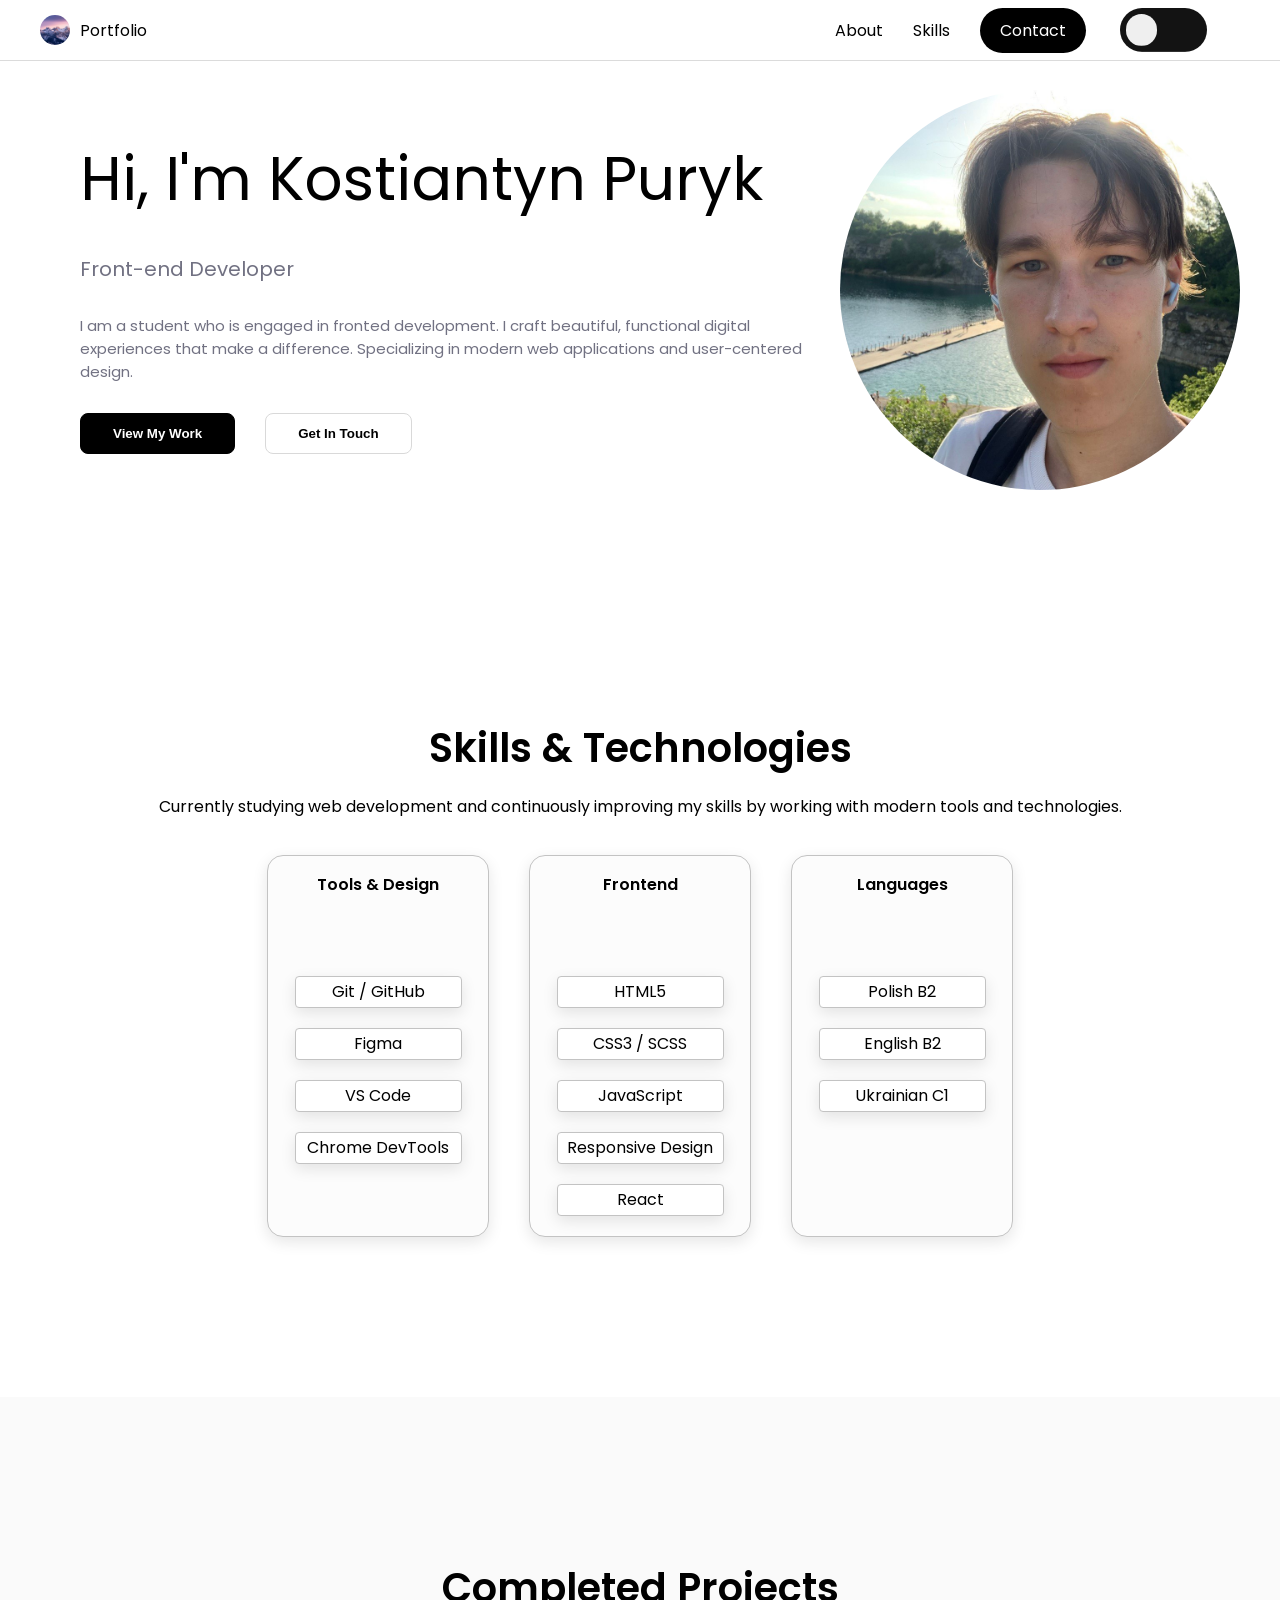
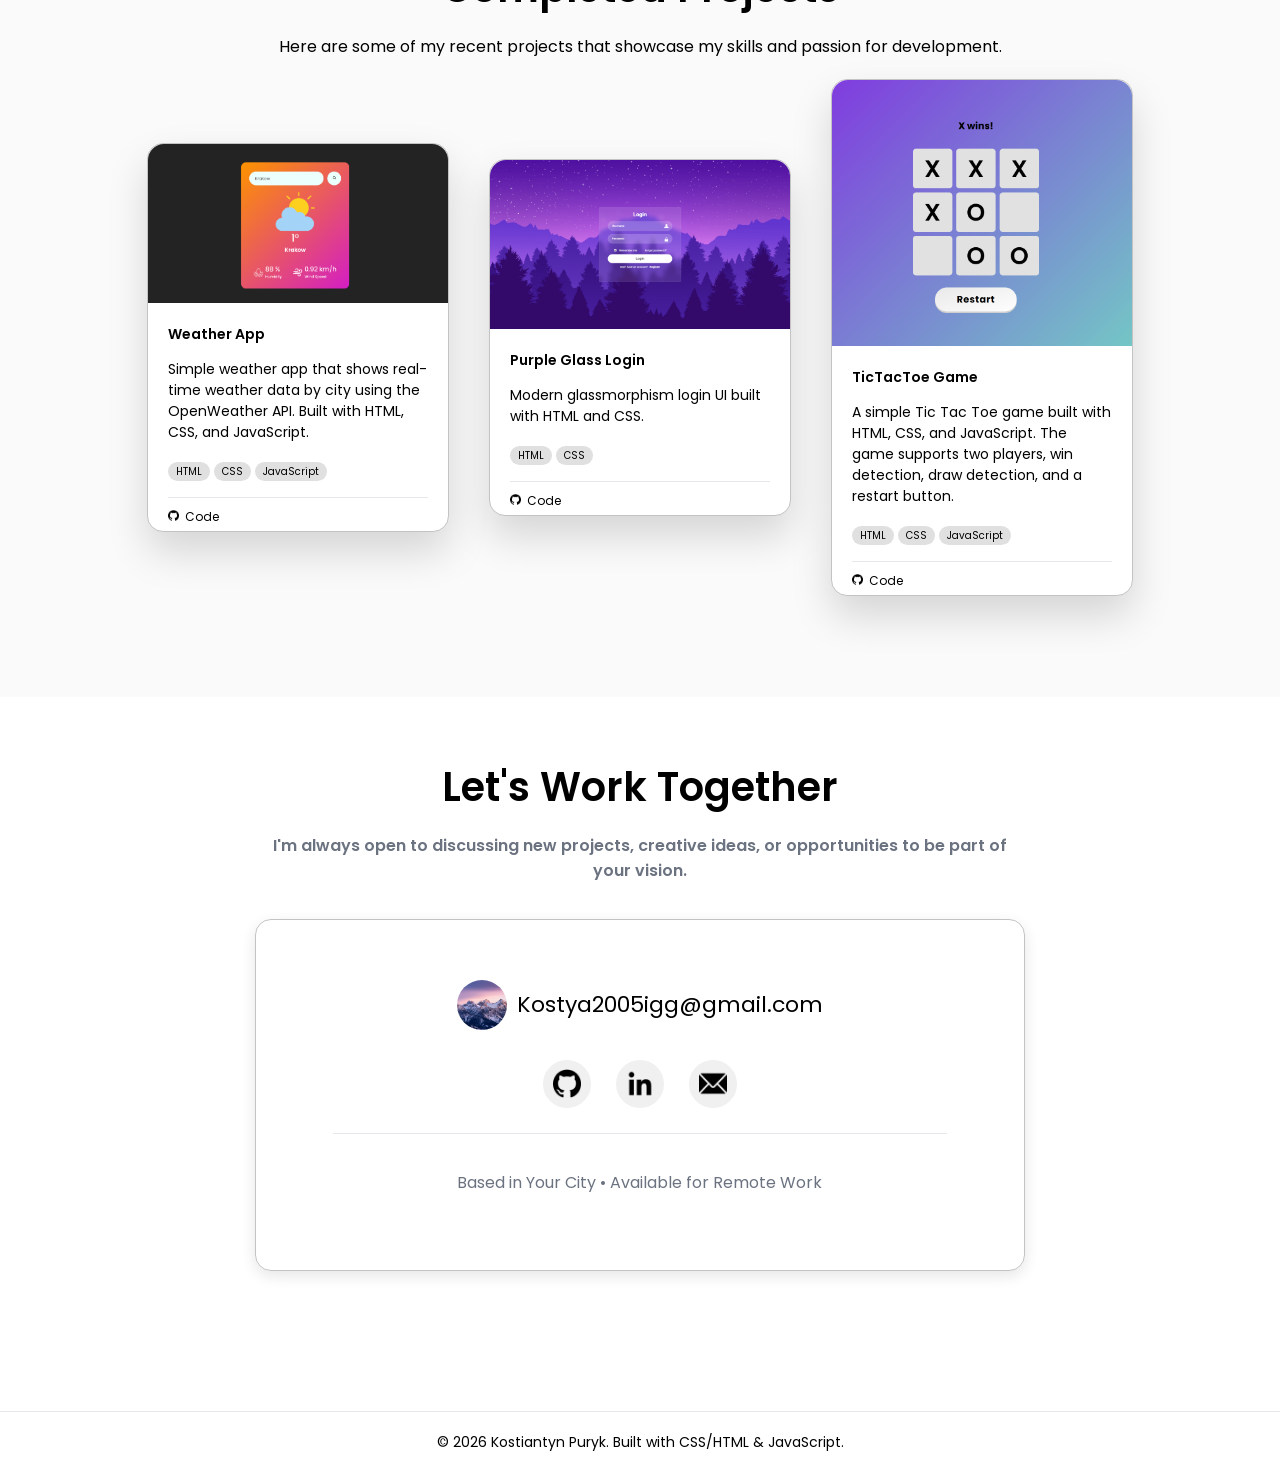
==== commit 3349cd76: "dsad" ====
--- a/index.html
+++ b/index.html
@@ -1,5 +1,5 @@
 <!DOCTYPE html>
-<html lang="en">
+<html lang="en" >
 <head>
     <meta charset="UTF-8">
     <meta name="viewport" content="width=device-width, initial-scale=1.0">
@@ -13,6 +13,7 @@
     <link rel="stylesheet" href="css/footer.css">
     <link rel="stylesheet" href="css/skills.css">
     <link rel="stylesheet" href="css/projects.css">
+    
 
     <meta name="viewport" content="width=device-width, initial-scale=1.0">
     
@@ -32,13 +33,13 @@
             
             <a class="about-nav" href="#about">About</a>
             <a class="skills-nav" href="#skills">Skills</a>
-            <a class="projects-nav" href="#projects">Projects</a>
             <a class="contact-nav" href="#contact">Contact</a>
-            <!--  <button id="theme-toggle">button</button> */ -->
+            <input type="checkbox" class="theme-toggle" id="theme-toggle">
+              
         </nav>
 
     </div>
-</header>
+</header> 
 
 
 <section id="about" class="hero-section">
@@ -75,37 +76,41 @@
 
 <section id="skills" class="skills-section">
 
-    <h2>Skills & Technologies</h2>
-
-    <p>Currently studying web development and continuously improving my skills by working with modern tools and technologies.</p>
+    <h2 class="skill-h2">Skills & Technologies</h2>
+
+    <p class="skill-p">Currently studying web development and continuously improving my skills by working with modern tools and technologies.</p>
 
     <div class="skills-container">
+
+        
+
+         <div class="skill-card">
+            <div class="skill-card-content">
+                <h3 class="skill-category">Tools & Design</h3>
+                <div class="skill-list">Git / GitHub</div>
+                <div class="skill-list">Figma</div>
+                <div class="skill-list">VS Code</div>
+                <div class="skill-list">Chrome DevTools</div>
+            </div>
+        </div>
 
         <div class="skill-card">
             <div class="skill-card-content">
                 <h3 class="skill-category">Frontend</h3>
-                <div class="skill-list">HTML</div>
-                <div class="skill-list">CSS</div>
+                <div class="skill-list">HTML5</div>
+                <div class="skill-list">CSS3 / SCSS</div>
                 <div class="skill-list">JavaScript</div>
-            </div>
-        </div>
-
-         <div class="skill-card">
-            <div class="skill-card-content">
-                <h3 class="skill-category">Tools & Design</h3>
-                <div class="skill-list">Git</div>
-                <div class="skill-list">Figma</div>
-                <div class="skill-list">VS Code</div>
-                <div class="skill-list">Gimp</div>
+                <div class="skill-list">Responsive Design</div>
+                <div class="skill-list">React</div>
             </div>
         </div>
 
          <div class="skill-card">
             <div class="skill-card-content">
                 <h3 class="skill-category">Languages</h3>
-                <div class="skill-list">Polish</div>
-                <div class="skill-list">English</div>
-                <div class="skill-list">Ukrainian</div>
+                <div class="skill-list">Polish B2</div>
+                <div class="skill-list">English B2</div>
+                <div class="skill-list">Ukrainian C1</div>
                 
             </div>
         </div>
@@ -229,8 +234,8 @@
 
 <footer>
 
-    <h2>Let's Work Together</h2>
-    <h3>I'm always open to discussing new projects, creative ideas, or opportunities to be part of your vision.</h3>
+    <h2 class="work-together">Let's Work Together</h2>
+    <h3 class="open-to">I'm always open to discussing new projects, creative ideas, or opportunities to be part of your vision.</h3>
 
     <div id="contact" class="footer-container">
 
--- a/css/header.css
+++ b/css/header.css
@@ -4,12 +4,23 @@
     left: 0;
     width: 100%;
 
-    background: rgba(255, 255, 255, 0.85);
-    border-bottom: 1px solid #dbdbdb;
+    background: var(--bg-header);
+
+    
+    border-bottom: 1px solid var(--header-border);
 
     z-index: 100;
-
-    
+    color: var(--text-color);
+    
+}
+
+
+.about-nav, .header-navigation a {
+    color: var(--text-color);
+}
+
+.contact-nav {
+    color: var(--text-color-secondery) !important;
 }
 
 .header-container {
@@ -22,6 +33,10 @@
     display: flex;
     justify-content: space-between;
     align-items: center;
+
+    
+
+   
     
 }
 
@@ -30,6 +45,8 @@
     display: flex;
     align-items: center;
     gap: 30px;
+
+    
     
 }
 
@@ -49,25 +66,47 @@
     object-fit: cover;  
 }
 
+
+
 .contact-nav{
 
-    color: white;
-    border-radius: 8px;
+    color: var(--text-color-secondery);
+    border-radius: 32px;
     border: none;
-    background-color: black;
+    background-color: var(--bg-button-main);
     padding: 10px 20px;
     cursor: pointer;
 
     transition: all 0.25s ease;
 
-    
-
-   
-
-}
+
+    position: relative;
+
+}
+
+
+/*.contact-nav::after{
+    content: "";
+    position: absolute;
+    left: 50%;
+    bottom: -6px;
+    transform: translateX(-50%);
+    
+    width: 60%;
+    height: 10px;
+
+    background: #12b328;
+    filter: blur(12px);
+    opacity: 0.8;
+
+    border-radius: 50px;
+} */
+
+
+
 .contact-nav:hover {
     transform: translateY(-3px);
-    box-shadow: 0 10px 20px rgba(0,0,0,0.25);
+    box-shadow:var(--box-shadow-button-hover);  
 }
 
 .contact-nav:active {
@@ -77,12 +116,60 @@
 
 .header-navigation a {
     text-decoration: none;
-    color: black;
-}
-
-.contact-nav {
-    color: white !important;
-}
+   
+}
+
+
+
+.theme-toggle {
+  --toggle-size: 14px;
+  -webkit-appearance: none;
+  -moz-appearance: none;
+  appearance: none;
+  width: 6.25em;
+  height: 3.125em;
+  background: -webkit-gradient(linear, left top, right top, color-stop(50%, #131313 ), color-stop(50%, #efefef)) no-repeat;
+  background: -o-linear-gradient(left, #131313 50%, #efefef 50%) no-repeat;
+  background: linear-gradient(to right, #131313 50%, #efefef 50%) no-repeat;
+  background-size: 205%;
+  background-position: 0;
+  -webkit-transition: 0.4s;
+  -o-transition: 0.4s;
+  transition: 0.4s;
+  border-radius: 99em;
+  position: relative;
+  cursor: pointer;
+  font-size: var(--toggle-size);
+}
+
+.theme-toggle::before {
+  content: "";
+  width: 2.25em;
+  height: 2.25em;
+  position: absolute;
+  top: 0.438em;
+  left: 0.438em;
+  background: -webkit-gradient(linear, left top, right top, color-stop(50%, #131313), color-stop(50%, #efefef)) no-repeat;
+  background: -o-linear-gradient(left, #131313 50%, #efefef 50%) no-repeat;
+  background: linear-gradient(to right, #131313 50%, #efefef 50%) no-repeat;
+  background-size: 205%;
+  background-position: 100%;
+  border-radius: 50%;
+  -webkit-transition: 0.4s;
+  -o-transition: 0.4s;
+  transition: 0.4s;
+}
+
+.theme-toggle:checked::before {
+  left: calc(100% - 2.25em - 0.438em);
+  background-position: 0;
+}
+
+.theme-toggle:checked {
+  background-position: 100%;
+}
+
+
 
 
 /* phone*/
--- a/css/general.css
+++ b/css/general.css
@@ -1,6 +1,5 @@
 body{
-    margin: 0;
-    background: rgb(255, 255, 255);
+ 
 
     font-family: 'Poppins', sans-serif;
     font-weight: 400;
@@ -14,21 +13,115 @@
 }
 html{
     scroll-behavior: smooth;
+    
+
+}
+
+html, body{
+    margin: 0;
+    
 }
 
 
-/*:root {
-    --bg-color: #ffffff;
-    --text-color: #111111;
-    --card-bg: #ffffff;
-    --border-color: #e5e7eb;
+body, header, section, div, button, a {
+    transition: background-color 0.3s ease, color 0.3s ease, border-color 0.3s ease;
 }
 
-.dark-mode {
-    --bg-color: #000000;
-    --text-color: #f1f5f9;
-    --card-bg: #1e293b;
-    --border-color: #334155;
+:root{
+    
+    --bg-header: rgba(255,255,255,0.85);
+    --bg-main: rgba(255,255,255);
+    --bg-secondary:rgb(250, 250, 250);
+
+
+    --header-border: #dbdbdb;
+
+    --text-color: black;
+    --text-color-secondery: rgb(255, 255, 255);
+
+    --bg-button-main:  rgb(0, 0, 0);
+    --bg-button-secondary:  rgb(255, 255, 255);
+
+    --border-button-main: #000000 ; 
+    --border-button-secondary: #d9d9d9 ;
+
+    --description-color: #717182;
+
+    --skill-border:rgb(195, 195, 195);
+    --skill-card-bg:rgb(252, 252, 252);
+
+    --bg-footer:rgba(255, 255, 255, 0.43);
+    --bg-footer-icons:rgb(240, 240, 240);
+
+    --box-shadow-card: 0 20px 40px rgba(0, 0, 0, 0.15);
+    --box-shadow-card-hover: 0 8px 18px rgba(0,0,0,0.08);
+
+    --box-shadow-button-hover:0 10px 20px rgba(255, 255, 255, 0.1);
+
+    --footer-text-color: #6b7280;
+    --skill-list-bg:rgb(255, 255, 255);
+
+    --box-shadow-secondary-button-hover: 0 8px 18px rgba(0,0,0,0.08);
+    --box-shadow-secondary-button-active: 0 3px 6px rgba(0,0,0,0.08);
+
+    --box-shadow-primary-hover: 0 10px 20px rgba(0,0,0,0.25);
+    --box-shadow-primary-active: 0 4px 8px rgba(0,0,0,0.2);
+
+    
+    --box-shadow-image-light: none;
 }
 
-*/+
+.dark-mode{
+    
+    --bg-header: rgba(46, 46, 46, 0.733);
+    --bg-main: rgb(37, 37, 37);
+    --bg-secondary:rgb(61, 61, 61);
+
+
+    --header-border: #dbdbdb65;
+
+    --text-color: rgb(255, 255, 255);
+    --text-color-secondery: rgb(0, 0, 0);
+
+    --bg-button-main:  rgb(255, 255, 255);
+    --bg-button-secondary:  rgba(0, 0, 0, 0.403);
+
+    --border-button-main: #00000067 ; 
+    --border-button-secondary: #d9d9d97b ;
+
+    --description-color: #e0e0e0;
+
+    --skill-border:rgba(195, 195, 195, 0.508);
+    --skill-card-bg:rgb(63, 63, 63);
+
+    --bg-footer:rgba(38, 38, 38, 0.43);
+    --bg-footer-icons:rgb(238, 238, 238);
+
+    --box-shadow-card: 0 20px 40px rgba(255, 255, 255, 0.1);
+    --box-shadow-card-hover: 0 8px 18px rgba(216, 216, 216, 0.504);
+
+    --box-shadow-button-hover:0 10px 20px rgba(255, 255, 255, 0.1);
+
+    --footer-text-color: #dddddd;
+    --skill-list-bg:rgb(98, 98, 98);
+
+
+    --box-shadow-secondary-button-hover: 0 8px 18px rgba(0,0,0,0.08);
+    --box-shadow-secondary-button-active: 0 3px 6px rgba(0,0,0,0.08);
+    --secondary-button-bg: rgba(0, 0, 0, 0.403); /*--bg-button-secondary:  rgba(0, 0, 0, 0.403);*/
+
+    --box-shadow-primary-hover: 0 10px 20px rgba(0,0,0,0.25);
+    --box-shadow-primary-active: 0 4px 8px rgba(0,0,0,0.2);
+    --primary-button-bg: #ffffff;  /*--bg-button-main:  rgb(255, 255, 255);*/
+
+    --box-shadow-hover: 0 10px 20px rgba(0,0,0,0.25);
+    --box-shadow-active: 0 4px 8px rgba(0,0,0,0.2);
+
+    --box-shadow-image-light:
+        0 0 60px rgba(255, 255, 255, 0.25),
+        0 0 90px rgba(255,255,255,0.22),
+        0 0 120px rgba(255,255,255,0.18);
+        
+}
+    
--- a/css/hero.css
+++ b/css/hero.css
@@ -1,13 +1,15 @@
 .hero-section{
-    margin-top: 30px;
-    padding-top: 60px;
+    
+    padding-top: 90px;
+
+    background-color: var(--bg-main);
 }
 
 .hero-container{
     display: flex;
     justify-content: center;
     align-items: center;
-    background-color: var(--bg-color); /* */
+    
     margin-left: 40px;
     margin-right: 40px;
     gap: 20px;
@@ -27,21 +29,27 @@
 
     border-radius: 50%;   
     object-fit: cover;  
+    
+
+    box-shadow: var(--box-shadow-image-light);
+
+    
 }
 
 .hero-title{
     font-size: 60px;
     margin-bottom: 30px;
+    color: var(--text-color);
 }
 
 .hero-subtitle{
-    color: #717182;
+    color: var(--description-color);
     font-size: 20px;
     margin-bottom: 30px;
 }
 
 .hero-description{
-    color: #717182;
+    color: var(--description-color);
     font-size: 15px;
     margin-bottom: 30px;
 }
@@ -53,10 +61,10 @@
 
 .primary-button {
     font-weight: 700;
-    color: white;
+    color: var(--text-color-secondery); 
     border-radius: 8px;
-    border: none;
-    background-color: black;
+    border: 1px solid var(--border-button-main);
+    background-color: var(--bg-button-main);
     padding: 12px 32px;
     cursor: pointer;
 
@@ -65,20 +73,21 @@
 
 .primary-button:hover {
     transform: translateY(-3px);
-    box-shadow: 0 10px 20px rgba(0,0,0,0.25);
+    box-shadow: var(--box-shadow-primary-hover);
 }
 
 .primary-button:active {
     transform: translateY(0);
-    box-shadow: 0 4px 8px rgba(0,0,0,0.2);
-}
+    box-shadow: var(--box-shadow-primary-active);
+}
+
 
 .secondary-button {
     font-weight: 700;
-    color: black;
+    color: var(--text-color);
     border-radius: 8px;
-    border: 1px solid #d9d9d9;
-    background-color: white;
+    border: 1px solid var(--border-button-secondary);
+    background-color: var(--bg-button-secondary);
     padding: 12px 32px;
     cursor: pointer;
 
@@ -87,15 +96,18 @@
 
 .secondary-button:hover {
     transform: translateY(-3px);
-    background-color: #f5f5f5;
-    box-shadow: 0 8px 18px rgba(0,0,0,0.08);
-}
+    background-color: var(--secondary-button-bg);
+    box-shadow: var(--box-shadow-secondary-button-hover);
+}
+
+
 
 
 .secondary-button:active {
     transform: translateY(0);
-    box-shadow: 0 3px 6px rgba(0,0,0,0.08);
-}
+    box-shadow: var(--box-shadow-secondary-button-active);
+}
+
 
 
 /* phone */
--- a/css/footer.css
+++ b/css/footer.css
@@ -4,7 +4,7 @@
     align-items: center;     
     justify-content: center; 
     text-align: center;
-    background-color:rgb(255, 255, 255);
+    background-color:var(--bg-main);
 
     
 }
@@ -26,6 +26,7 @@
 }
 
 .footer-email-text{
+    color: var(--text-color); 
     margin: 0;
     line-height: 1;     
     font-size: 22px;    
@@ -55,7 +56,7 @@
     border-radius: 16px;
     border: 1px solid rgb(195, 195, 195);
     box-shadow: 0 5px 15px rgba(0, 0, 0, 0.1);
-    background-color: rgb(255, 255, 255);
+    background-color:var(--bg-footer);
     width: 60%;
     height: 350px;
     margin-bottom: 100px;
@@ -64,7 +65,7 @@
 .social-button-github,
 .social-button-linkedin,
 .social-button-email{
-    background-color: rgb(234, 234, 234);
+    background-color:var(--bg-footer-icons);
     height: 48px;
     width: 48px;
     border: none;
@@ -101,10 +102,11 @@
 
 .footer-info{
     font-size: 16px;
-    color: #676777;
+    color: var(--footer-text-color);
 }
 
 .autours{
+    color: var(--text-color);
     margin-top: 40px;
     padding: 20px 0;
 
@@ -112,10 +114,20 @@
     text-align: center;
 
     border-top: 1px solid #e5e7eb;   
-    color: #6b7280;                
+                   
     font-size: 14px;
 
     
+
+
+}
+
+.open-to{
+    color: var(--footer-text-color);
+}
+
+.work-together{
+    color: var(--text-color);
 }
 
 /* phone */
--- a/css/skills.css
+++ b/css/skills.css
@@ -2,7 +2,7 @@
     display: flex;
     justify-content: center;
     align-items: center;
-    background-color:rgb(255, 255, 255);
+    background-color:var(--bg-main);
     flex-direction: column;
     min-height: 100vh;
 }
@@ -10,14 +10,19 @@
 .skill-card{
     
     border-radius: 16px;
-    border: 1px solid rgb(195, 195, 195);
+    border: 1px solid var(--skill-border);
     box-shadow: 0 5px 15px rgba(0, 0, 0, 0.1);
-    background-color: rgb(252, 252, 252);
+    background-color: var(--skill-card-bg);
 
     min-height: 380px; 
     width: 220px;
 
     
+}
+.skill-p, .skill-h2{
+    color: var(--text-color);
+    
+
 }
 
 .skills-container{
@@ -37,7 +42,7 @@
 .skill-category{
 
     min-height: 48px;
-    color: black;
+    color: var(--text-color);
     font-size: 16px;
 
     
@@ -56,9 +61,9 @@
 }
 
 .skill-list{
-    width: 60%;
+    width: 75%;
     height: 30px;
-    background-color:rgb(240, 240, 240);
+    background-color:var(--skill-list-bg);
 
     border-radius: 4px;
 
@@ -66,8 +71,12 @@
     align-items: center;        
     justify-content: center;  
 
-    border: 1px solid rgb(195, 195, 195);
+    border: 1px solid var(--skill-border);
     box-shadow: 0 5px 15px rgba(0, 0, 0, 0.1);
+
+    color: var(--text-color);
+
+    
 }
 
 /* phone*/
--- a/css/projects.css
+++ b/css/projects.css
@@ -2,10 +2,14 @@
     display: flex;
     justify-content: center;
     align-items: center;
-    background-color:rgb(250, 250, 250);
+    background-color:var(--bg-secondary);
     flex-direction: column;
     min-height: 100vh;
     text-align: center;
+
+  
+
+    
 }
 
 
@@ -13,7 +17,7 @@
     
     border-radius: 16px;
     border: 1px solid rgb(195, 195, 195);
-    box-shadow: 0 20px 40px rgba(0, 0, 0, 0.15);
+    box-shadow: var(--box-shadow-card);
     background-color: rgb(255, 255, 255);
 
     min-height: 300px; 
@@ -29,7 +33,7 @@
 .project-card:hover {
     transform: translateY(-8px) scale(1.02);
     background-color: #f5f5f5;
-    box-shadow: 0 8px 18px rgba(0,0,0,0.08);
+    box-shadow: var(--box-shadow-card-hover);
 }
 
 .project-card-content{
@@ -129,6 +133,15 @@
     margin-right: 6px;
 }
 
+
+.projects-title ,.projects-subtitle{
+    color: var(--text-color);
+
+}
+
+
+
+
 /* phone*/
 @media (max-width: 600px){
 
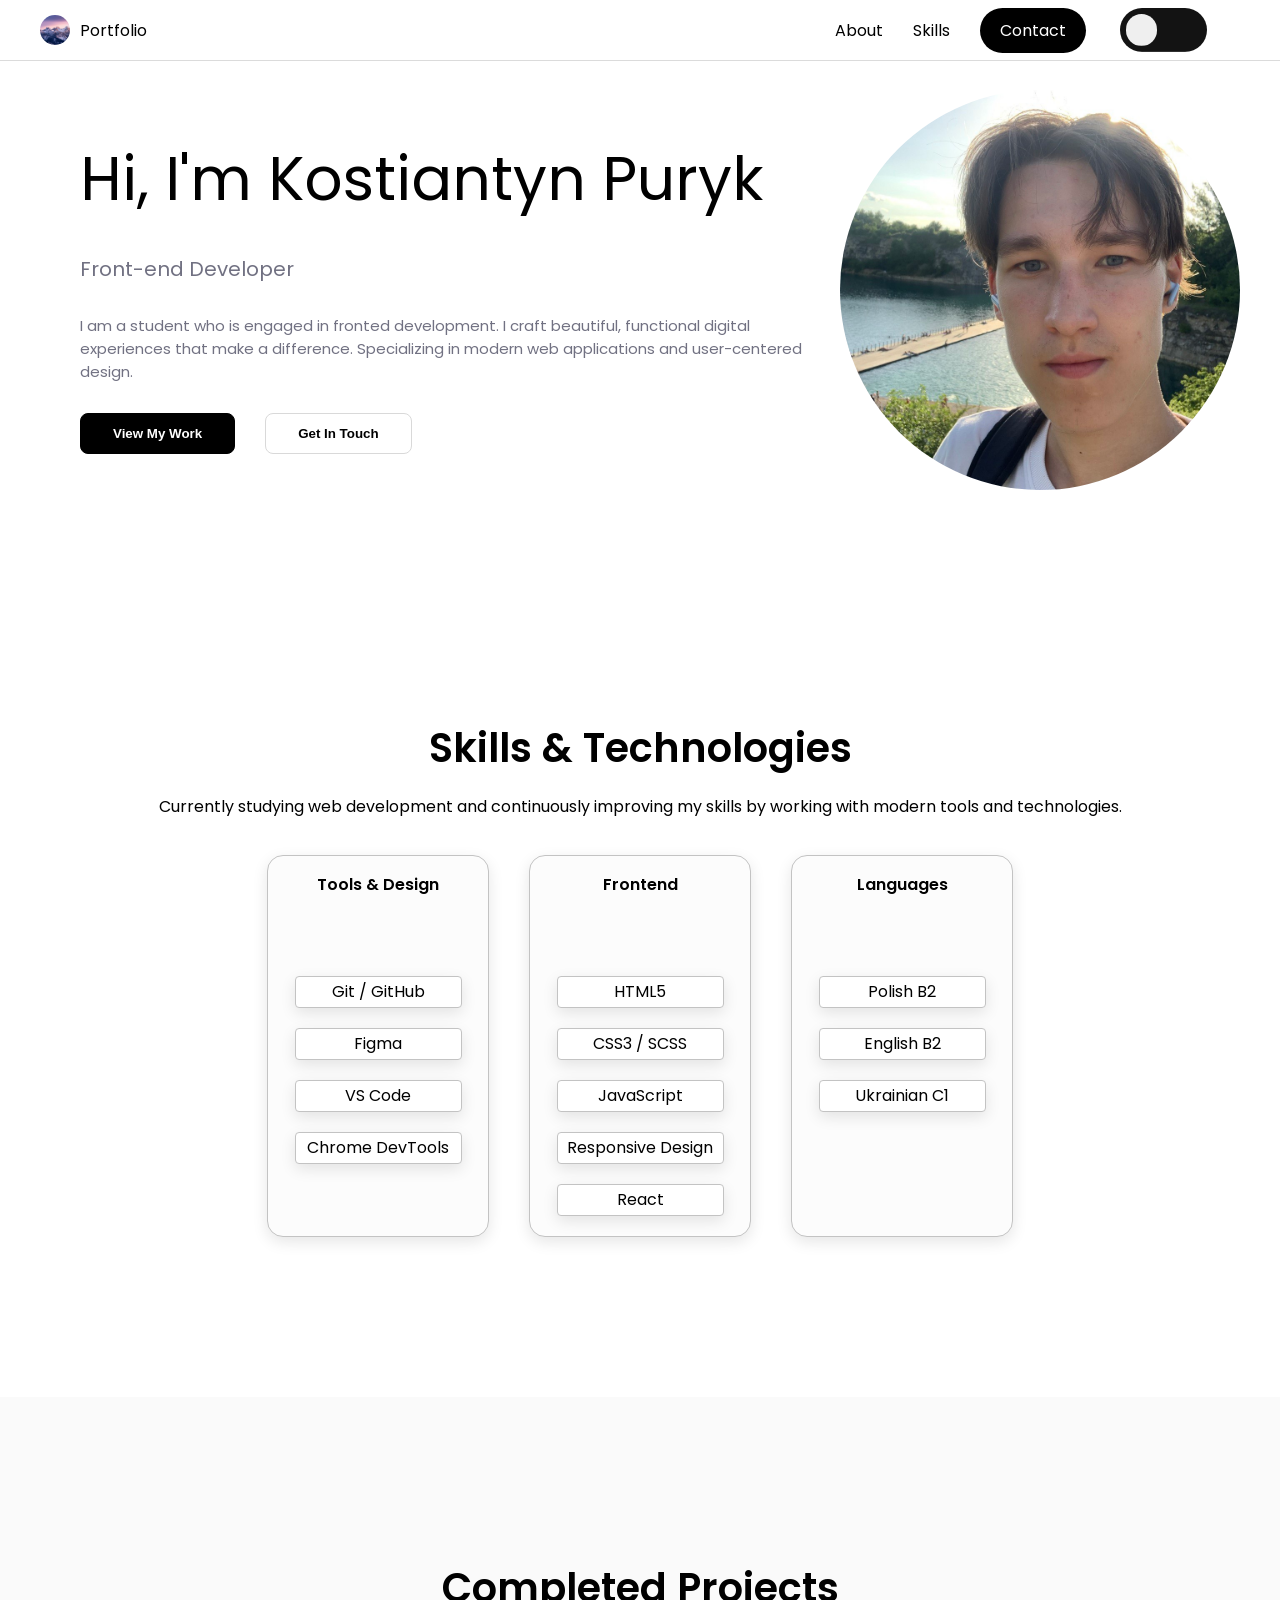
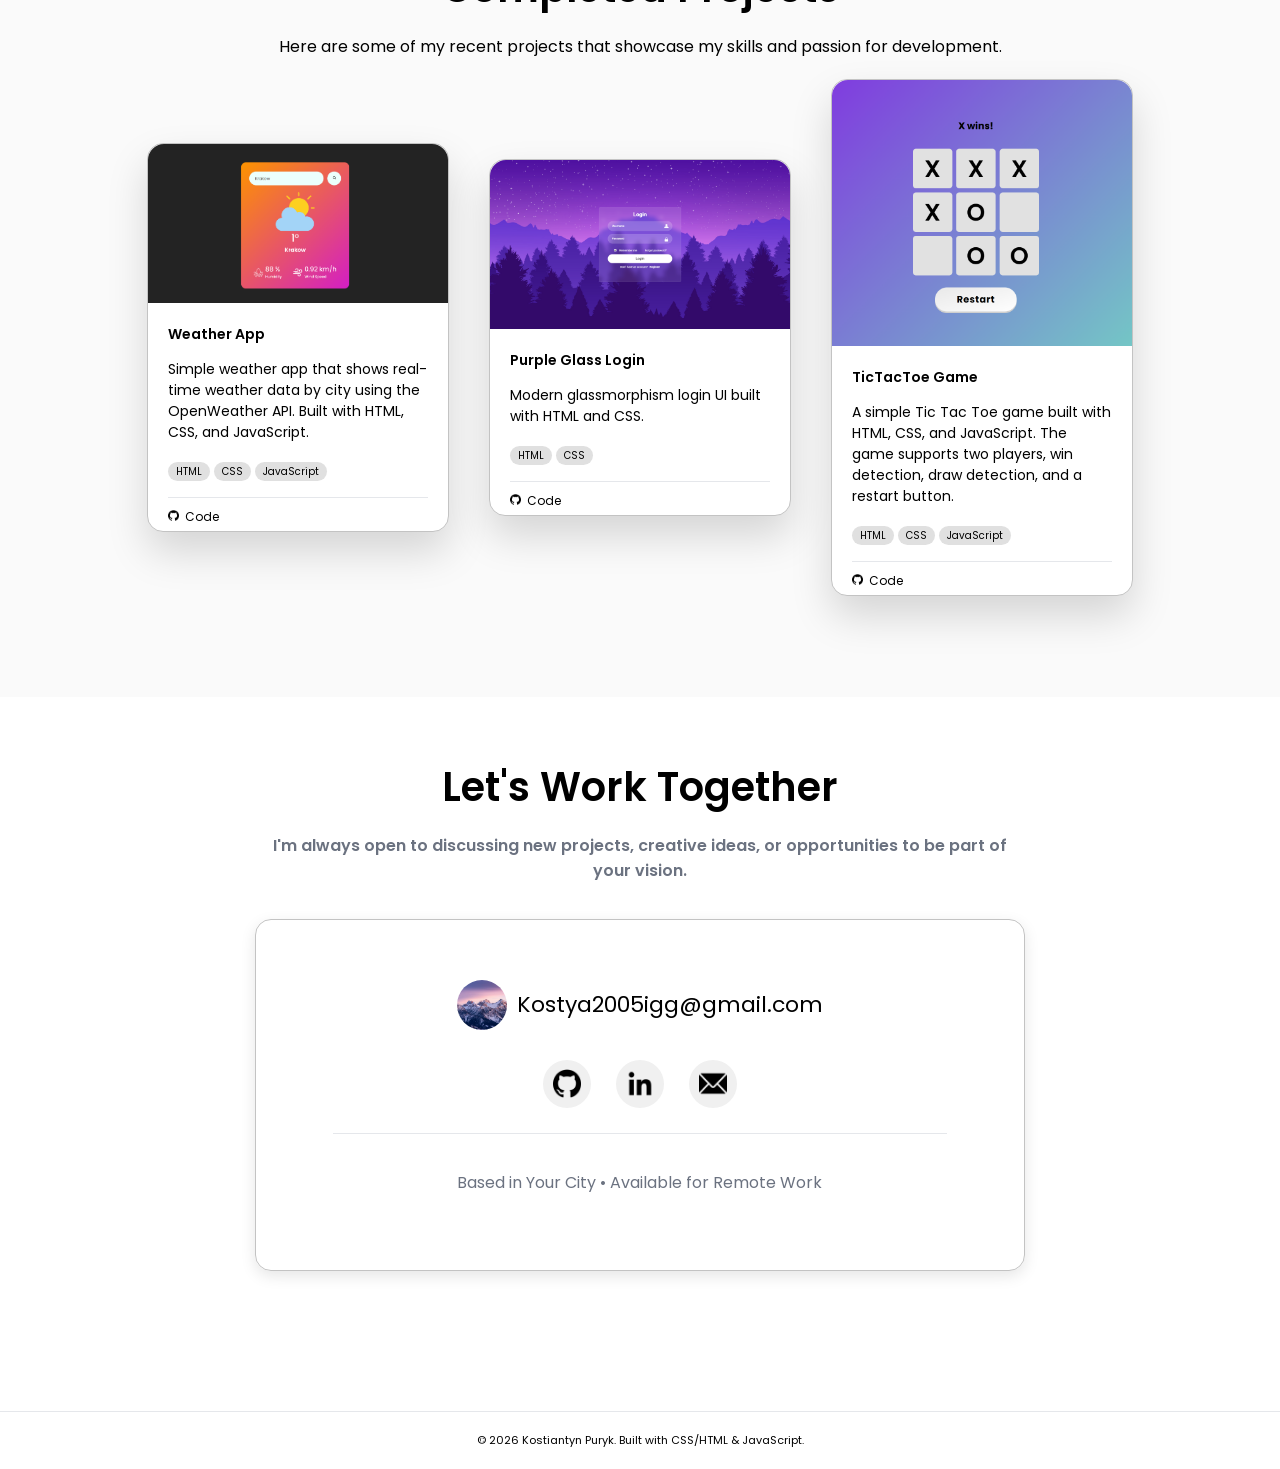
==== commit 8c4b465e: "Hamburger-menu" ====
--- a/index.html
+++ b/index.html
@@ -29,7 +29,11 @@
             Portfolio
         </div>
 
+        <button class="menu-toggle">☰</button>
+
         <nav class="header-navigation">
+
+            
             
             <a class="about-nav" href="#about">About</a>
             <a class="skills-nav" href="#skills">Skills</a>
@@ -264,7 +268,7 @@
 
 </footer>
 
-<script src="index.js"></script>
+<script src="index.js" defer></script>
 
 </body>
 </html>
--- a/css/header.css
+++ b/css/header.css
@@ -116,6 +116,8 @@
 
 .header-navigation a {
     text-decoration: none;
+
+    
    
 }
 
@@ -172,8 +174,121 @@
 
 
 
+
+
+.menu-toggle{
+    display:none;
+    font-size:26px;
+    background:none;
+    border:none;
+    cursor:pointer;
+    color: var(--text-color);
+}
+
+
+
+
 /* phone*/
 @media (max-width: 600px){
+
+.header-container{
+    padding: 0 15px;
+}
+
+.header-navigation{
+    
+    padding-right: 0;
+    
+
+
+
+    position: fixed;
+
+    width: 230px;
+    height: 100vh;
+
+    background: var(--bg-panel);
+
+    display: flex;
+    flex-direction: column;
+    align-items: center;
+    justify-content: start;
+
+    top: 0;
+    right: 0;
+
+    transform: translateX(100%);
+    transition: transform 0.3s ease;
+
+    box-shadow: -10px 0 20px rgba(0,0,0,0.2);
+
+
+
+    
+}
+
+
+
+.theme-toggle{
+--toggle-size: 12px;
+position:absolute;
+top:10px;
+right:140px;
+}
+
+.about-nav{
+    margin-top: 120px;
+}
+
+
+.contact-nav,
+.skills-nav{
+
+    margin-top: 10px;
+}
+
+.header-navigation.active{
+    transform: translateX(0);
+}
+
+.header-navigation a{
+    font-size: 20px;
+}
+
+.contact-nav{
+    padding: 8px 14px;
+    font-size: 14px;
+}
+
+.header-logo-image{
+    height: 24px;
+    width: 24px;
+}
+
+
+.menu-toggle{
+    display: block;
+    font-size:26px;
+    background:none;
+    border:none;
+    cursor:pointer;
+    color: var(--text-color);
+
+    z-index: 101;
+
+    
+}
+
+
+
+
+
+
+
+} 
+
+/*small phone 
+@media (max-width: 414px){
 
 .header-container{
     padding: 0 15px;
@@ -185,7 +300,7 @@
 }
 
 .header-navigation a{
-    font-size: 13px;
+    font-size: 11px;
 }
 
 .contact-nav{
@@ -194,38 +309,11 @@
 }
 
 .header-logo-image{
-    height: 24px;
-    width: 24px;
-}
-
-}
-/*small phone */
-@media (max-width: 414px){
-
-.header-container{
-    padding: 0 15px;
-}
-
-.header-navigation{
-    gap: 10px;
-    padding-right: 0;
-}
-
-.header-navigation a{
-    font-size: 11px;
-}
-
-.contact-nav{
-    padding: 8px 14px;
-    font-size: 14px;
-}
-
-.header-logo-image{
     height: 30px;
     width: 30px;
 }
 
-}
+} */
 
 
 /* ipad */
--- a/css/general.css
+++ b/css/general.css
@@ -3,6 +3,11 @@
 
     font-family: 'Poppins', sans-serif;
     font-weight: 400;
+}
+
+html, body{
+    margin: 0;
+    
 }
 
 
@@ -17,10 +22,6 @@
 
 }
 
-html, body{
-    margin: 0;
-    
-}
 
 
 body, header, section, div, button, a {
@@ -69,6 +70,8 @@
 
     
     --box-shadow-image-light: none;
+
+    --bg-panel:rgba(252, 252, 252, 0.95);
 }
 
 
@@ -109,7 +112,7 @@
 
     --box-shadow-secondary-button-hover: 0 8px 18px rgba(0,0,0,0.08);
     --box-shadow-secondary-button-active: 0 3px 6px rgba(0,0,0,0.08);
-    --secondary-button-bg: rgba(0, 0, 0, 0.403); /*--bg-button-secondary:  rgba(0, 0, 0, 0.403);*/
+    --secondary-button-bg: rgba(0, 0, 0, 0.403); /*--bg-button-secondary:  rgba(0, 0, 0, 0.403); :)*/
 
     --box-shadow-primary-hover: 0 10px 20px rgba(0,0,0,0.25);
     --box-shadow-primary-active: 0 4px 8px rgba(0,0,0,0.2);
@@ -122,6 +125,8 @@
         0 0 60px rgba(255, 255, 255, 0.25),
         0 0 90px rgba(255,255,255,0.22),
         0 0 120px rgba(255,255,255,0.18);
+
+    --bg-panel:rgba(56, 56, 56, 0.963);
         
 }
     
--- a/css/hero.css
+++ b/css/hero.css
@@ -143,17 +143,23 @@
     }
     
 
+    
+
+
     .primary-button,
     .secondary-button{
-    width: 50%;
-    
-    }
-
-    
-
-}
-
-/*small phone */
+    padding: 12px 32px;
+    white-space: nowrap;
+    text-align: center;
+    padding: 12px 0; 
+    }
+
+
+    
+
+}
+
+/*small phone 
 @media (max-width: 414px){
 
 .primary-button,
@@ -163,7 +169,7 @@
     
     }
 
-}
+} */
 
 /* ipad */
 @media (max-width: 900px){
--- a/css/footer.css
+++ b/css/footer.css
@@ -115,7 +115,7 @@
 
     border-top: 1px solid #e5e7eb;   
                    
-    font-size: 14px;
+    font-size: 11px;
 
     
 
